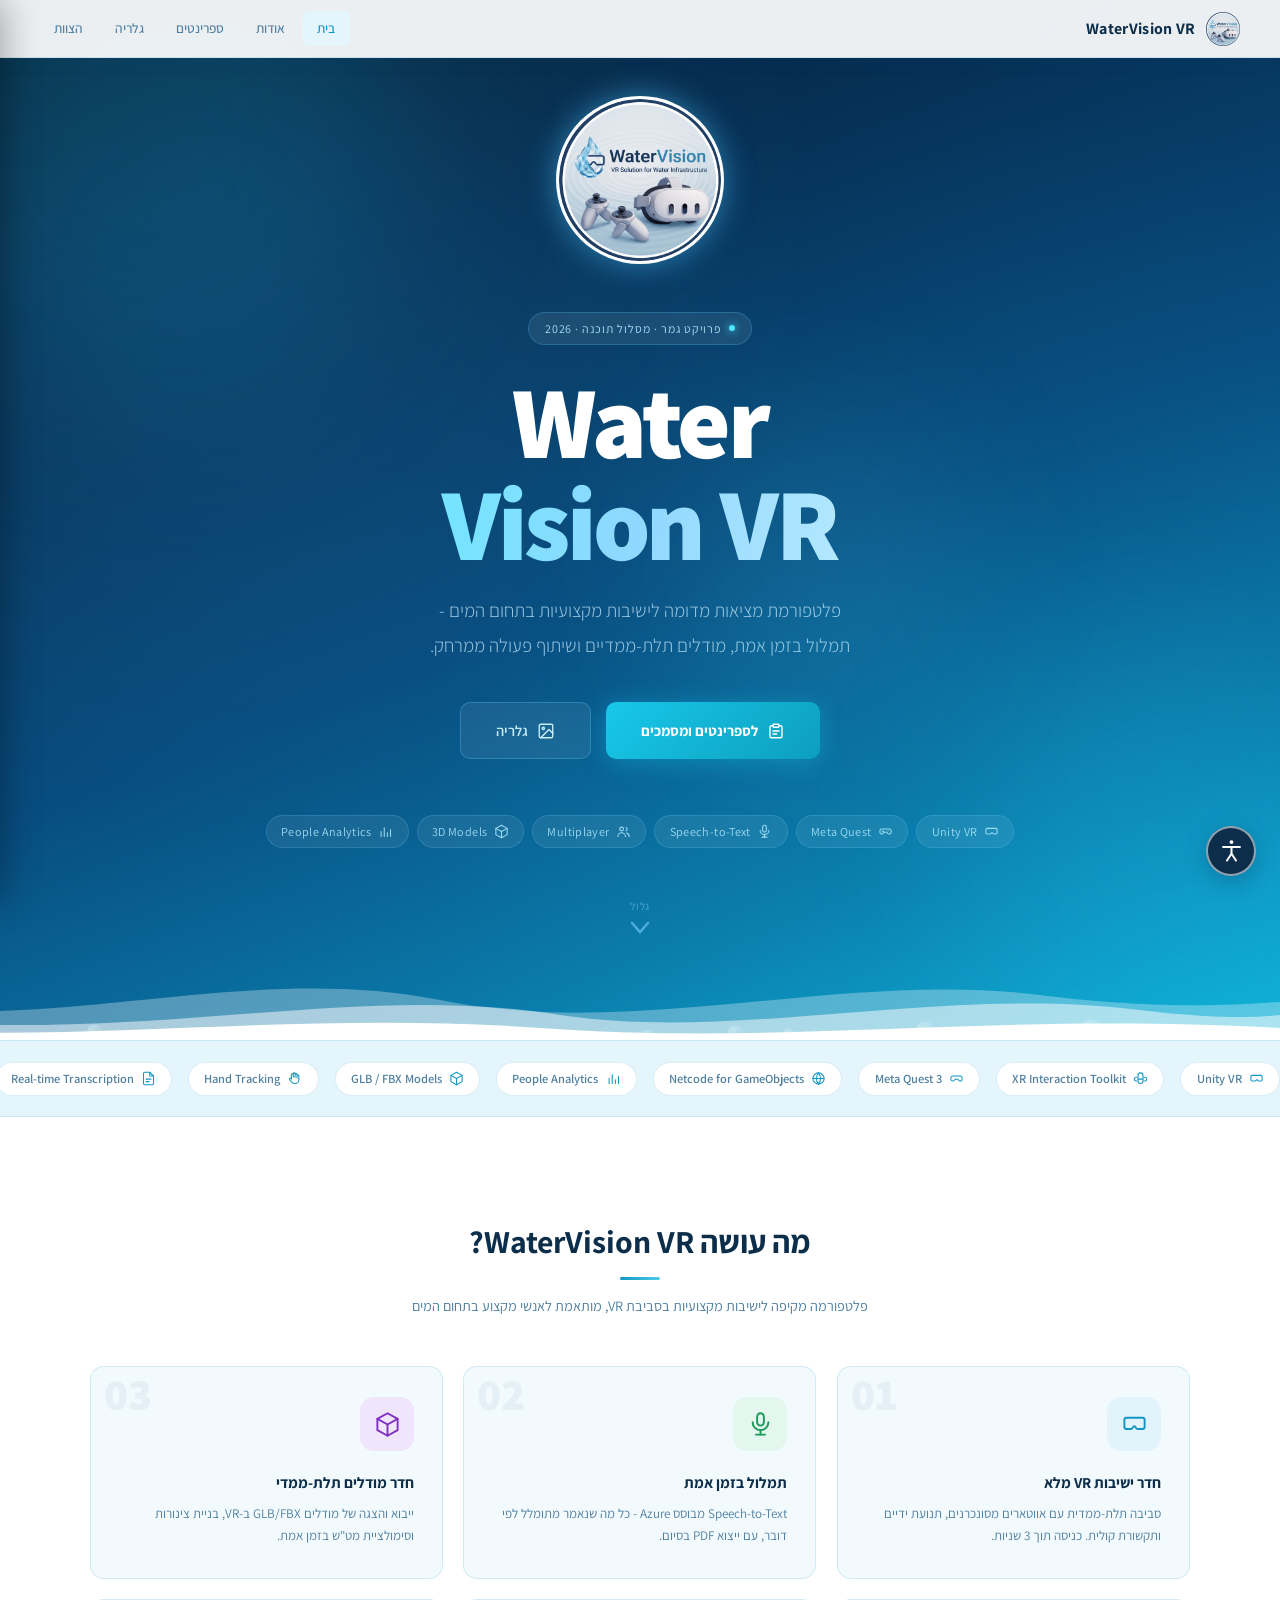
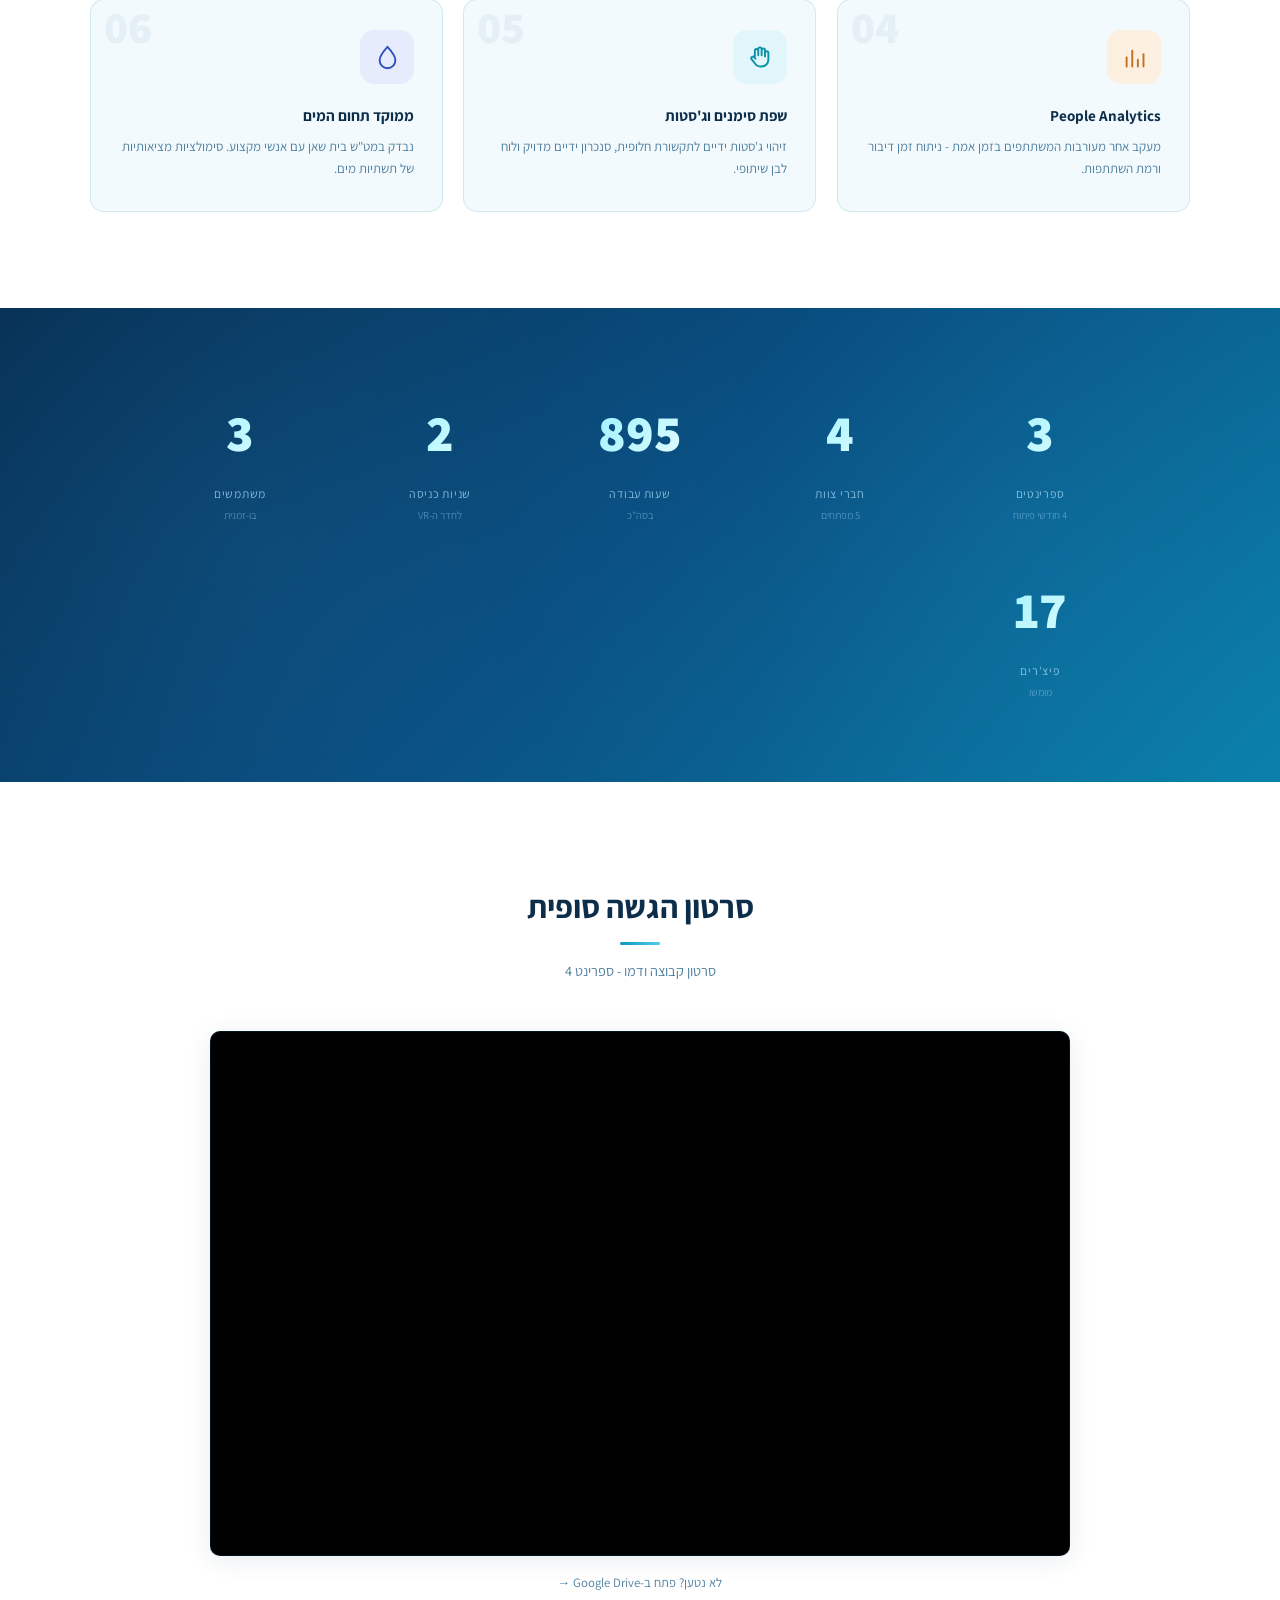
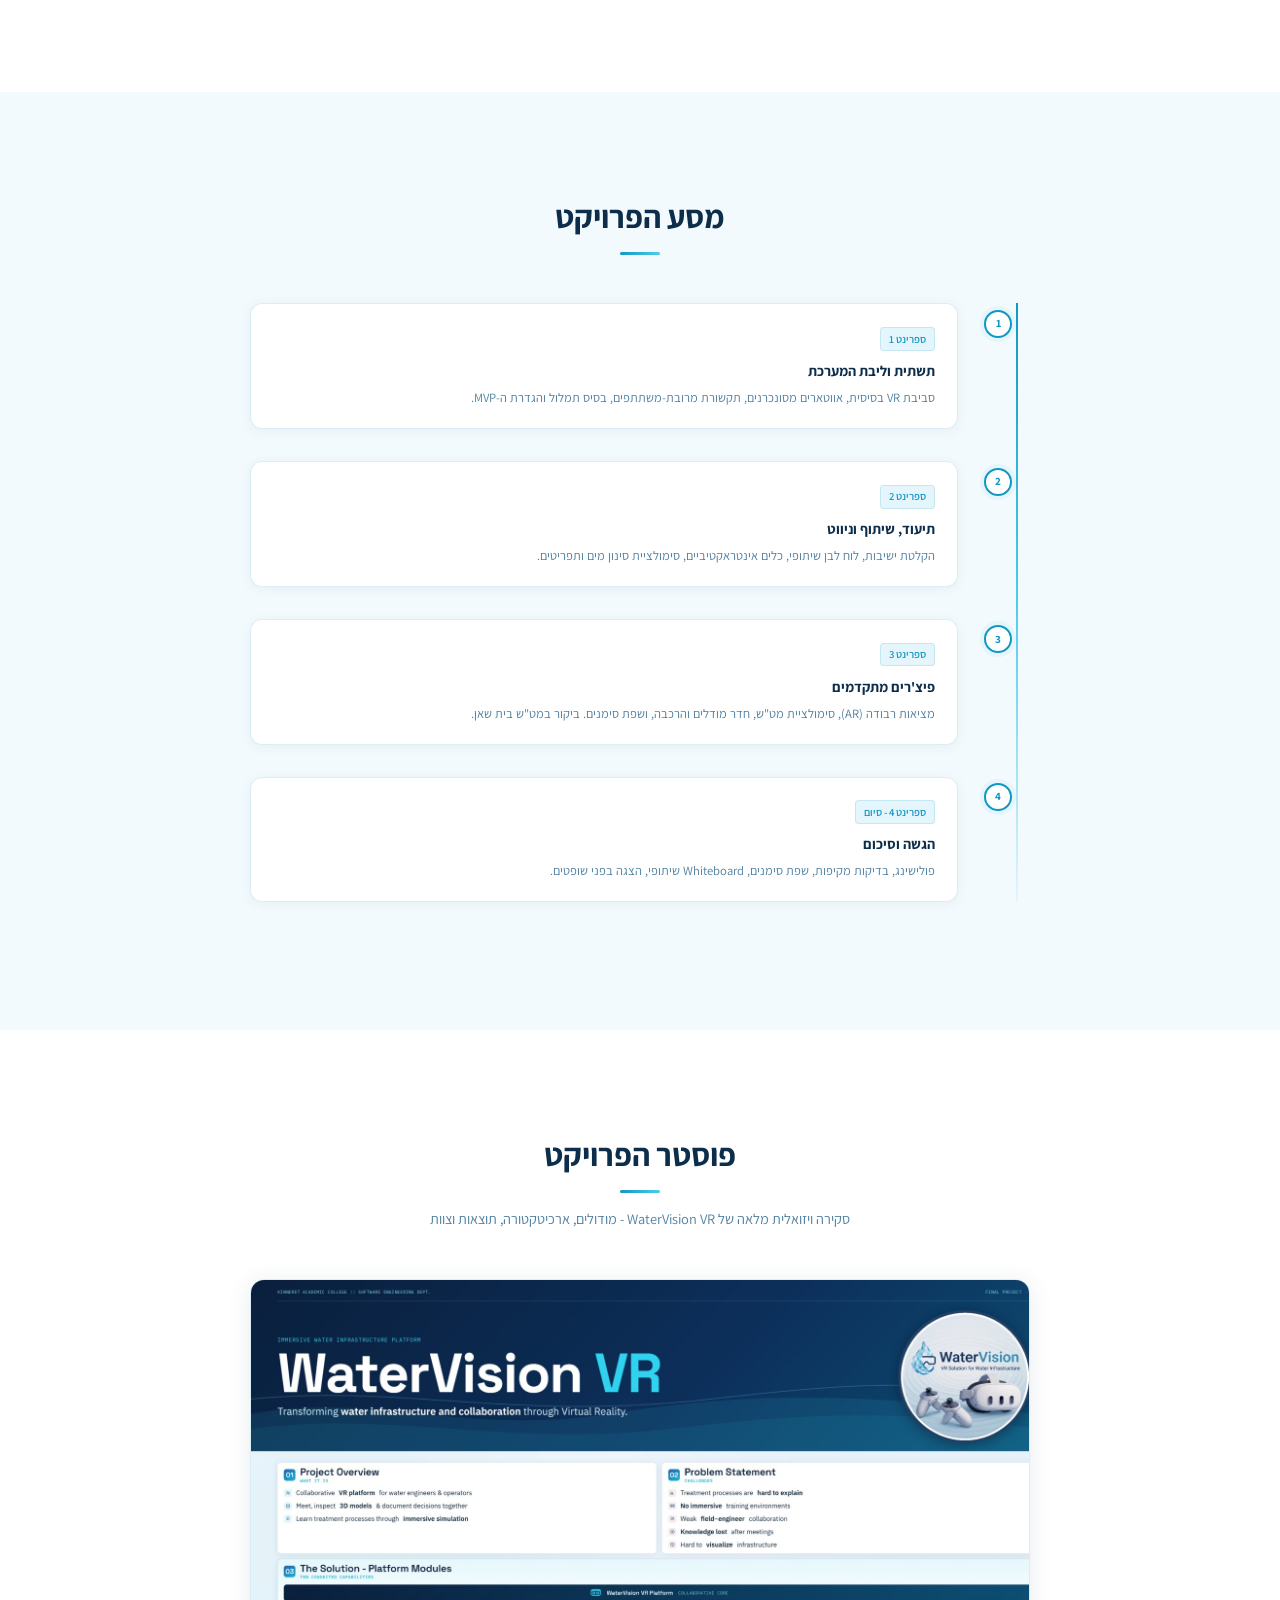
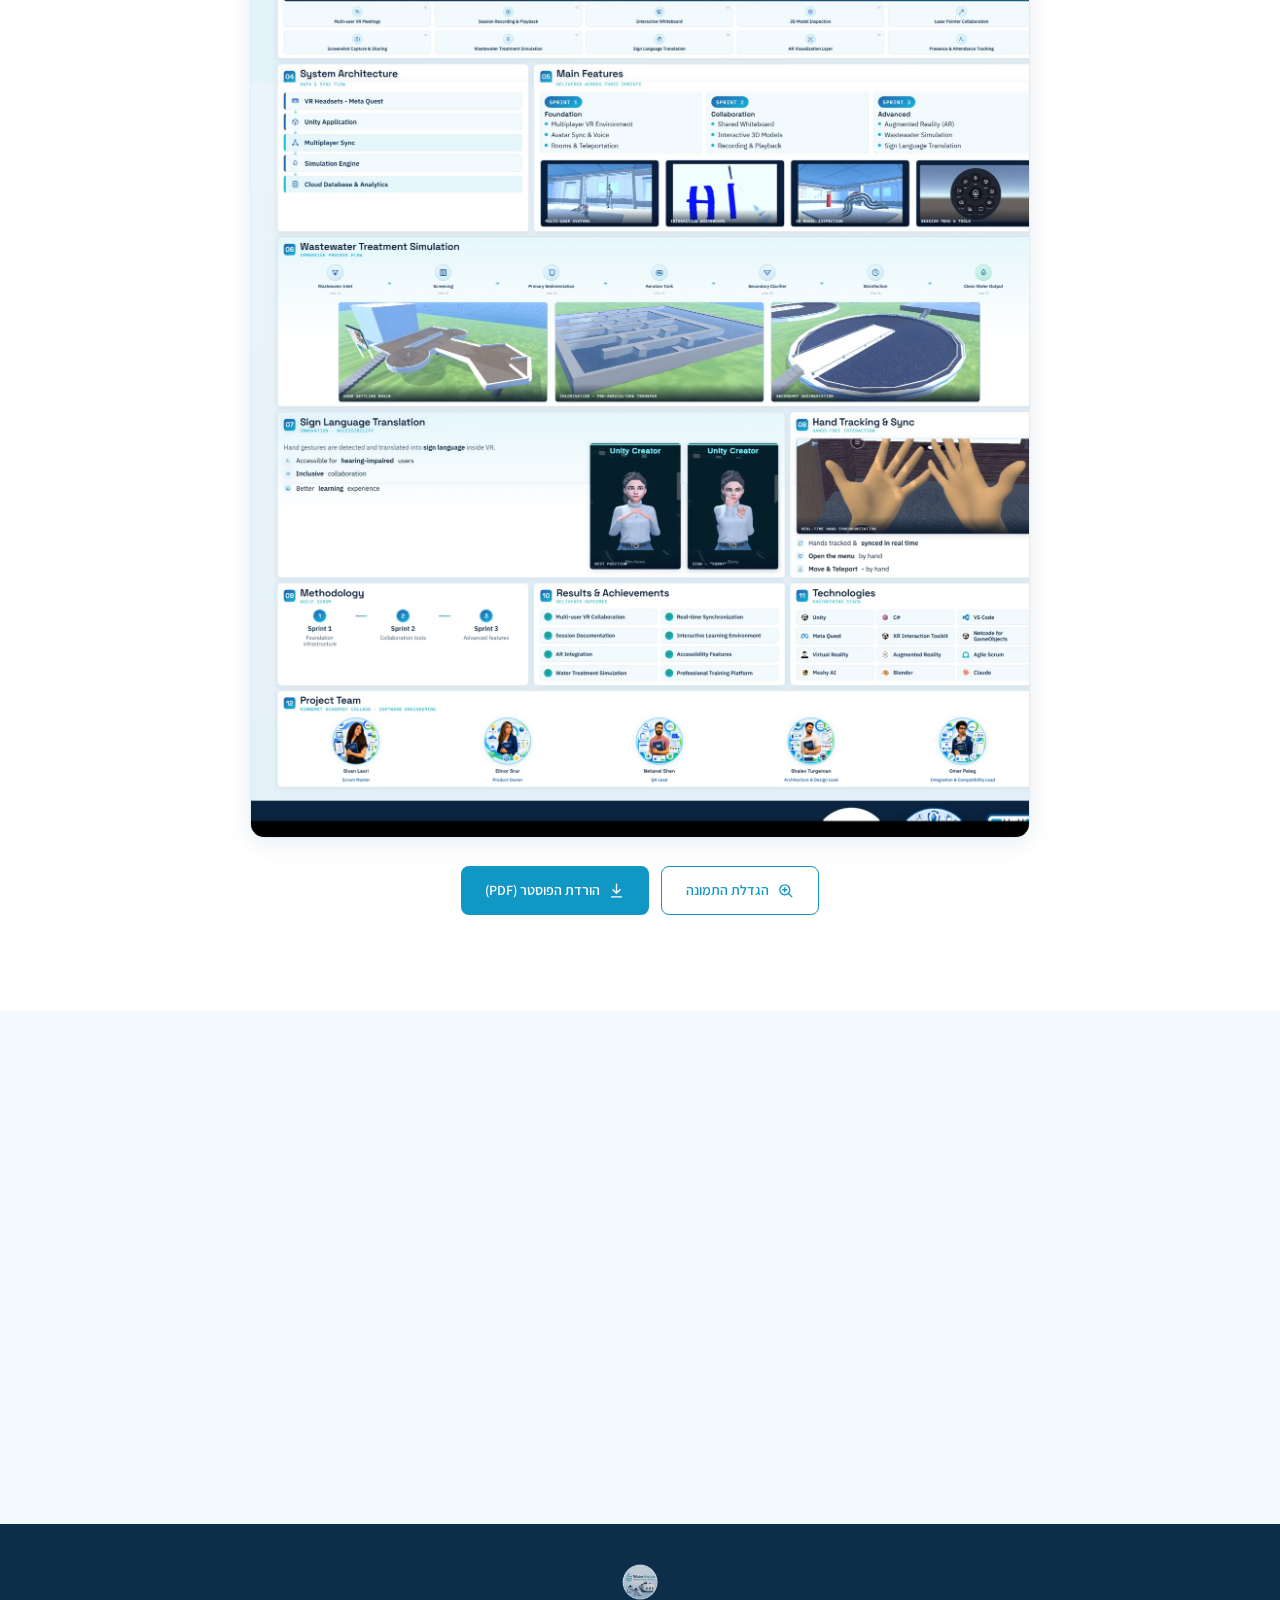
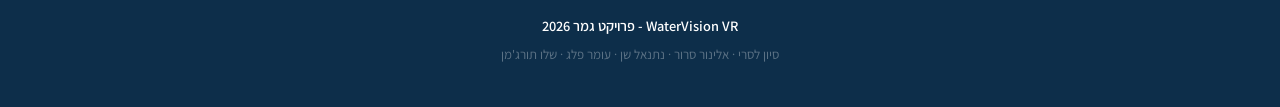
==== index.html @ 506b037d "WaterVision VR project showcase site Static site (HTML/CSS/JS) documenting the WaterVision VR gradua" ====
<!DOCTYPE html>
<html lang="he" dir="rtl">
<head>
  <meta charset="UTF-8" />
  <meta name="viewport" content="width=device-width, initial-scale=1.0" />
  <title>WaterVision VR - פרויקט גמר</title>
  <link rel="icon" href="assets/logo.png" />
  <link rel="preconnect" href="https://fonts.googleapis.com">
  <link rel="preconnect" href="https://fonts.gstatic.com" crossorigin>
  <link href="https://fonts.googleapis.com/css2?family=Assistant:wght@300;400;500;600;700;800&display=swap" rel="stylesheet">
  <link rel="stylesheet" href="css/style.css?v=9" />
  <script>/*a11y-init*/try{var a=JSON.parse(localStorage.getItem("wv_a11y")||"{}"),c=document.documentElement;["contrast","grayscale","links","readable","no-motion","big-cursor"].forEach(function(k){if(a[k])c.classList.add("a11y-"+k)});if(a.font&&a.font!=100)c.style.fontSize=a.font+"%";}catch(e){}</script>
  <script>try{if(sessionStorage.getItem('wv_splash'))document.documentElement.className+=' splash-seen';}catch(e){}</script>
  <style>
/* ═══════════════════════════════
   HOME PAGE EXCLUSIVE STYLES
═══════════════════════════════ */

/* ── HERO ─────────────────────── */
#hero {
  min-height: 100vh;
  background: linear-gradient(160deg, #031829 0%, #062e52 25%, #084d80 55%, #0a7dac 80%, #0fb3d8 100%);
  position: relative;
  overflow: hidden;
  display: flex;
  align-items: center;
  justify-content: center;
}

#hero::before {
  content: '';
  position: absolute; inset: 0;
  background:
    radial-gradient(circle at 15% 20%, rgba(80,200,255,0.12), transparent 45%),
    radial-gradient(circle at 85% 75%, rgba(30,180,220,0.10), transparent 50%);
  pointer-events: none;
}

.orb {
  position: absolute; border-radius: 50%;
  filter: blur(80px);
  animation: orb-pulse var(--d,8s) ease-in-out infinite alternate;
  pointer-events: none;
}
.orb-1 { width:500px;height:500px; background:rgba(14,150,200,0.18); top:-100px; left:-100px; --d:9s; }
.orb-2 { width:400px;height:400px; background:rgba(30,200,240,0.12); bottom:0; right:-80px; --d:12s; }
.orb-3 { width:300px;height:300px; background:rgba(80,220,255,0.1); top:40%; right:25%; --d:7s; }
@keyframes orb-pulse { from{transform:scale(0.9) translateY(0)} to{transform:scale(1.1) translateY(-30px)} }

.bubble {
  position: absolute; border-radius: 50%;
  background: radial-gradient(circle at 32% 28%, rgba(255,255,255,0.30), rgba(120,220,255,0.05) 70%);
  border: 1px solid rgba(130,225,255,0.35);
  box-shadow: 0 0 10px rgba(120,220,255,0.15);
  animation: bubble-rise var(--d,15s) ease-in infinite var(--delay,0s);
  pointer-events: none;
}
@keyframes bubble-rise {
  0%   { transform:translateY(0) scale(1); opacity:0; }
  10%  { opacity:0.7; }
  80%  { opacity:0.4; }
  100% { transform:translateY(-110vh) scale(0.4); opacity:0; }
}

.wave-container { position:absolute; bottom:0; left:0; right:0; pointer-events:none; }
.wave-container svg { display:block; }

.hero-content {
  position: relative; z-index: 2;
  text-align: center;
  padding: 6rem 2rem 12rem;
  max-width: 900px;
}

/* ── FLIP COIN LOGO ─────────────── */
.hero-coin {
  width: 168px; height: 168px;
  margin: 0 auto 3rem;
  perspective: 1000px;
  cursor: pointer;
  animation: coin-float 5s ease-in-out infinite;
}
@keyframes coin-float { 0%,100%{transform:translateY(0)} 50%{transform:translateY(-12px)} }
.coin-inner {
  position: relative; width: 100%; height: 100%;
  transform-style: preserve-3d;
  animation: coin-flip 7s ease-in-out infinite;
}
.hero-coin:hover .coin-inner { animation-play-state: paused; }
@keyframes coin-flip {
  0%, 38%   { transform: rotateY(0deg); }
  50%, 88%  { transform: rotateY(180deg); }
  100%      { transform: rotateY(360deg); }
}
.coin-face {
  position: absolute; inset: 0;
  border-radius: 50%;
  overflow: hidden;
  backface-visibility: hidden;
  -webkit-backface-visibility: hidden;
  border: 3px solid rgba(255,255,255,0.85);
  box-shadow: 0 0 30px rgba(80,200,255,0.5), inset 0 0 12px rgba(0,0,0,0.15);
  background: #eaf6fc;
}
.coin-face img { width: 100%; height: 100%; object-fit: cover; display: block; }
.coin-back { transform: rotateY(180deg); }

.hero-eyebrow {
  display: inline-flex; align-items: center; gap: 0.5rem;
  background: rgba(255,255,255,0.08); border: 1px solid rgba(80,200,255,0.25);
  border-radius: 20px; padding: 0.3rem 1rem;
  font-size: 0.75rem; color: rgba(180,240,255,0.9);
  letter-spacing: 0.08em; text-transform: uppercase;
  margin-bottom: 1.5rem; backdrop-filter: blur(6px);
}
.eyebrow-dot {
  width:6px; height:6px; border-radius:50%;
  background:#4ce8ff; box-shadow:0 0 8px #4ce8ff;
  animation: dot-blink 2s ease-in-out infinite;
}
@keyframes dot-blink { 0%,100%{opacity:1} 50%{opacity:0.3} }

.hero-title {
  font-size: clamp(3.5rem, 8vw, 6.5rem);
  font-weight: 900; line-height: 1.0;
  margin-bottom: 0.6rem; letter-spacing: -0.03em;
}
.hero-title .w1 { color: white; display: block; }
.hero-title .w2 {
  display: block;
  background: linear-gradient(100deg, #5cf0ff, #90d8ff, #d0f5ff);
  -webkit-background-clip: text; -webkit-text-fill-color: transparent; background-clip: text;
}

.hero-desc {
  font-size: clamp(1rem, 2.2vw, 1.18rem);
  color: rgba(200,235,255,0.75);
  max-width: 560px; margin: 1.2rem auto 2.5rem;
  line-height: 1.85; font-weight: 300;
}

.hero-cta { display:flex; gap:0.9rem; justify-content:center; flex-wrap:wrap; margin-bottom:3.5rem; }
.cta-primary {
  background: linear-gradient(135deg, #18c8e8, #0d9ec0);
  color: white; padding: 0.9rem 2.2rem; border-radius: 10px;
  font-size: 0.92rem; font-weight: 700;
  box-shadow: 0 4px 24px rgba(20,180,220,0.45);
  transition: transform 0.2s, box-shadow 0.2s;
  text-decoration: none; display: inline-flex; align-items: center; gap: 0.55rem;
}
.cta-primary:hover { transform:translateY(-3px); box-shadow:0 8px 32px rgba(20,180,220,0.6); color:white; }
.cta-ghost {
  background: rgba(255,255,255,0.07); color: rgba(210,245,255,0.95);
  border: 1.5px solid rgba(100,200,240,0.3); padding: 0.9rem 2.2rem;
  border-radius: 10px; font-size: 0.92rem; font-weight: 600;
  backdrop-filter: blur(8px); transition: all 0.2s;
  text-decoration: none; display: inline-flex; align-items: center; gap: 0.55rem;
}
.cta-ghost:hover { background:rgba(255,255,255,0.14); color:white; }
.cta-primary svg, .cta-ghost svg { width:18px; height:18px; }

.tech-row { display:flex; gap:0.5rem; justify-content:center; flex-wrap:wrap; }
.tech-badge {
  background:rgba(255,255,255,0.07); border:1px solid rgba(120,210,255,0.2);
  color:rgba(180,235,255,0.85); padding:0.32rem 0.9rem;
  border-radius:20px; font-size:0.76rem; backdrop-filter:blur(4px); letter-spacing:0.03em;
  display:inline-flex; align-items:center; gap:0.4rem;
}
.tech-badge svg { width:15px; height:15px; }

.scroll-arrow {
  position:absolute; bottom:105px; left:50%; transform:translateX(-50%); z-index:2;
  display:flex; flex-direction:column; align-items:center; gap:0.3rem;
  color:rgba(150,220,255,0.45); font-size:0.7rem; letter-spacing:0.06em;
}
.scroll-arrow svg { animation:arr-bounce 2.5s ease-in-out infinite; }
@keyframes arr-bounce { 0%,100%{transform:translateY(0)} 50%{transform:translateY(6px)} }

/* ── MARQUEE ─────────────────── */
.marquee-section { background:var(--pale); padding:1.3rem 0; overflow:hidden; border-top:1px solid var(--border); border-bottom:1px solid var(--border); }
.marquee-track { display:flex; width:max-content; animation:marquee-go 40s linear infinite; }
.marquee-track:hover { animation-play-state:paused; }
.marquee-group { display:flex; align-items:center; gap:1rem; padding-left:1rem; }
.marquee-item {
  display:flex; align-items:center; gap:0.45rem;
  font-size:0.78rem; font-weight:600; color:var(--muted);
  white-space:nowrap; padding:0.3rem 0.95rem;
  background:white; border:1px solid var(--border); border-radius:20px;
}
.marquee-item svg { width:15px; height:15px; color:var(--teal); flex-shrink:0; }
@keyframes marquee-go { from{transform:translateX(0)} to{transform:translateX(-50%)} }

/* ── FEATURES ────────────────── */
.features-bg { background:white; padding:6rem 2rem; }
.features-inner { max-width:1100px; margin:0 auto; }

.feature-grid {
  display:grid; grid-template-columns:repeat(3,1fr);
  gap:1.25rem; margin-top:3rem;
}
@media(max-width:900px){ .feature-grid{grid-template-columns:1fr 1fr;} }
@media(max-width:600px){ .feature-grid{grid-template-columns:1fr;} }

.feat-card {
  border-radius:14px; padding:1.9rem 1.75rem;
  border:1px solid var(--border); position:relative; overflow:hidden;
  background:var(--bg); transition:transform 0.3s, box-shadow 0.3s;
}
.feat-card:hover { transform:translateY(-6px); box-shadow:0 16px 40px rgba(10,80,130,0.13); }
.feat-num { font-size:2.8rem; font-weight:900; color:rgba(10,80,130,0.06); position:absolute; top:0.3rem; left:0.8rem; line-height:1; user-select:none; }
.feat-icon {
  width:54px; height:54px; border-radius:14px;
  display:flex; align-items:center; justify-content:center;
  margin-bottom:1.1rem; position:relative; z-index:1;
}
.feat-icon svg { width:27px; height:27px; }
.feat-card:nth-child(1) .feat-icon { background:#e3f3fb; color:#1197c4; }
.feat-card:nth-child(2) .feat-icon { background:#e3f7ee; color:#1a9a5a; }
.feat-card:nth-child(3) .feat-icon { background:#efe6fb; color:#8030c0; }
.feat-card:nth-child(4) .feat-icon { background:#fdf0e0; color:#c07020; }
.feat-card:nth-child(5) .feat-icon { background:#e0f6fa; color:#0c91a8; }
.feat-card:nth-child(6) .feat-icon { background:#e6ecfb; color:#3050c0; }
.feat-card h3 { font-size:0.95rem; font-weight:700; color:var(--navy); margin-bottom:0.45rem; }
.feat-card p { font-size:0.82rem; color:var(--muted); line-height:1.7; }

/* ── STATS ───────────────────── */
.stats-section {
  background:linear-gradient(135deg,#062e52 0%,#084d80 50%,#0980aa 100%);
  padding:5rem 2rem; position:relative; overflow:hidden;
}
.stats-section::before {
  content:''; position:absolute; inset:0;
  background-image:
    radial-gradient(circle at 20% 50%,rgba(80,200,255,0.08) 0,transparent 50%),
    radial-gradient(circle at 80% 50%,rgba(80,200,255,0.06) 0,transparent 50%);
}
.stats-inner { max-width:960px; margin:0 auto; position:relative; }
.stats-grid { display:grid; grid-template-columns:repeat(auto-fit,minmax(140px,1fr)); gap:2.5rem; text-align:center; }
.stat-box .num {
  font-size:3.2rem; font-weight:900;
  background:linear-gradient(135deg,#7ef0ff,white);
  -webkit-background-clip:text; -webkit-text-fill-color:transparent; background-clip:text;
  display:block;
}
.stat-box .lbl { font-size:0.75rem; color:rgba(180,230,255,0.7); margin-top:0.35rem; letter-spacing:0.06em; text-transform:uppercase; }
.stat-box .sub { font-size:0.67rem; color:rgba(140,200,240,0.5); margin-top:0.12rem; }

/* ── VIDEO ───────────────────── */
.video-section { padding:6rem 2rem; background:white; }
.video-inner { max-width:860px; margin:0 auto; }

/* ── TIMELINE ────────────────── */
.timeline-section { padding:6rem 2rem; background:var(--bg); }
.timeline-inner { max-width:780px; margin:0 auto; }
.timeline { position:relative; padding-right:2rem; }
.timeline::before {
  content:''; position:absolute; top:0; right:12px; bottom:0; width:2px;
  background:linear-gradient(to bottom,var(--teal),var(--cyan),var(--pale));
}
.timeline-item { position:relative; margin-bottom:2rem; padding-right:2.5rem; }
.timeline-dot {
  position:absolute; top:0.4rem; right:-14px;
  width:28px; height:28px; border-radius:50%;
  background:white; border:2px solid var(--teal);
  display:flex; align-items:center; justify-content:center;
  font-size:0.7rem; font-weight:700; color:var(--teal);
  box-shadow:0 0 0 4px var(--pale); z-index:1;
}
.timeline-card {
  background:white; border:1px solid var(--border); border-radius:12px;
  padding:1.2rem 1.4rem; box-shadow:0 2px 12px rgba(10,60,100,0.06);
  transition:transform 0.25s, box-shadow 0.25s;
}
.timeline-card:hover { transform:translateX(-4px); box-shadow:0 6px 24px rgba(10,80,130,0.1); }
.timeline-card h3 { font-size:0.9rem; font-weight:700; color:var(--navy); margin-bottom:0.3rem; }
.timeline-card p { font-size:0.79rem; color:var(--muted); line-height:1.65; }
.timeline-tag {
  display:inline-block; background:var(--pale); color:var(--teal);
  border:1px solid var(--border); border-radius:4px; padding:0.1rem 0.5rem;
  font-size:0.67rem; font-weight:600; margin-bottom:0.45rem;
}

/* ── POSTER ──────────────────── */
.poster-section { padding: 6rem 2rem; background: white; }
.poster-inner { max-width: 780px; margin: 0 auto; }
.poster-frame { position: relative; }
.poster-link {
  display: block; border-radius: 14px; overflow: hidden;
  border: 1px solid var(--border); box-shadow: var(--shadow);
  position: relative;
}
.poster-link img { width: 100%; display: block; transition: transform 0.4s; }
.poster-link:hover img { transform: scale(1.02); }
.poster-zoom-hint {
  position: absolute; top: 1rem; left: 1rem;
  background: rgba(6,40,71,0.82); color: white;
  display: inline-flex; align-items: center; gap: 0.4rem;
  padding: 0.4rem 0.85rem; border-radius: 8px;
  font-size: 0.78rem; font-weight: 600;
  backdrop-filter: blur(4px); opacity: 0; transition: opacity 0.25s;
}
.poster-link:hover .poster-zoom-hint { opacity: 1; }
.poster-zoom-hint svg { width: 15px; height: 15px; }
.poster-actions { display: flex; gap: 0.75rem; justify-content: center; margin-top: 1.75rem; flex-wrap: wrap; }
.poster-actions .btn svg { width: 17px; height: 17px; }

/* ── QUICK NAV ───────────────── */
.quicknav-section { padding:5rem 2rem; background:white; }
.quicknav-inner { max-width:1100px; margin:0 auto; }
.quicknav-grid { display:grid; grid-template-columns:repeat(auto-fit,minmax(240px,1fr)); gap:1.5rem; margin-top:2.5rem; }
.qn-card {
  border-radius:16px; overflow:hidden; border:1px solid var(--border);
  text-decoration:none; display:block; background:white;
  transition:transform 0.25s, box-shadow 0.25s;
}
.qn-card:hover { transform:translateY(-6px); box-shadow:0 16px 40px rgba(10,80,130,0.14); }
.qn-banner { height:100px; display:flex; align-items:center; justify-content:center; color:white; }
.qn-banner svg { width:42px; height:42px; opacity:0.95; }
.qn-b1 { background:linear-gradient(135deg,#062e52,#1197c4); }
.qn-b2 { background:linear-gradient(135deg,#1a4a20,#28b860); }
.qn-b3 { background:linear-gradient(135deg,#3a1a6e,#9030d0); }
.qn-body { padding:1.25rem 1.5rem 1.5rem; }
.qn-body h3 { font-size:0.93rem; font-weight:700; color:var(--navy); margin-bottom:0.3rem; }
.qn-body p { font-size:0.79rem; color:var(--muted); margin-bottom:0.7rem; }
.qn-link { font-size:0.79rem; font-weight:600; color:var(--teal); }
  </style>
</head>
<body>

<!-- SPLASH -->
<div id="splash">
  <div class="splash-inner">
    <img src="assets/logo.png" alt="WaterVision VR" class="splash-logo" />
    <div class="splash-title">WaterVision VR</div>
    <div class="splash-loader"><span></span></div>
  </div>
  <span class="splash-bubble" style="left:20%;width:12px;height:12px;--d:6s;--delay:0s"></span>
  <span class="splash-bubble" style="left:45%;width:8px;height:8px;--d:7s;--delay:1.5s"></span>
  <span class="splash-bubble" style="left:70%;width:14px;height:14px;--d:8s;--delay:0.8s"></span>
  <span class="splash-bubble" style="left:85%;width:9px;height:9px;--d:6.5s;--delay:2.2s"></span>
  <span class="splash-bubble" style="left:32%;width:10px;height:10px;--d:7.5s;--delay:3s"></span>
</div>

<!-- NAV -->
<nav>
  <div class="nav-logo">
    <img src="assets/logo.png" alt="WaterVision" />
    <span>WaterVision VR</span>
  </div>
  <div class="nav-links">
    <a href="index.html" class="active">בית</a>
    <a href="about.html">אודות</a>
    <a href="sprints.html">ספרינטים</a>
    <a href="gallery.html">גלריה</a>
    <a href="team.html">הצוות</a>
  </div>
</nav>

<!-- HERO -->
<section id="hero">
  <div class="orb orb-1"></div>
  <div class="orb orb-2"></div>
  <div class="orb orb-3"></div>

  <div class="bubble" style="width:12px;height:12px;bottom:0%;right:9%;--d:14s;--delay:0s"></div>
  <div class="bubble" style="width:8px;height:8px;bottom:0%;right:18%;--d:11s;--delay:2s"></div>
  <div class="bubble" style="width:18px;height:18px;bottom:0%;right:27%;--d:16s;--delay:1s"></div>
  <div class="bubble" style="width:6px;height:6px;bottom:0%;right:34%;--d:9s;--delay:3s"></div>
  <div class="bubble" style="width:14px;height:14px;bottom:0%;right:42%;--d:13s;--delay:0.5s"></div>
  <div class="bubble" style="width:10px;height:10px;bottom:0%;right:49%;--d:12s;--delay:4s"></div>
  <div class="bubble" style="width:7px;height:7px;bottom:0%;right:56%;--d:10s;--delay:5s"></div>
  <div class="bubble" style="width:16px;height:16px;bottom:0%;right:63%;--d:15s;--delay:1.5s"></div>
  <div class="bubble" style="width:9px;height:9px;bottom:0%;right:71%;--d:11.5s;--delay:2.6s"></div>
  <div class="bubble" style="width:13px;height:13px;bottom:0%;right:78%;--d:14.5s;--delay:0.9s"></div>
  <div class="bubble" style="width:6px;height:6px;bottom:0%;right:85%;--d:9.5s;--delay:3.7s"></div>
  <div class="bubble" style="width:15px;height:15px;bottom:0%;right:92%;--d:16.5s;--delay:1.9s"></div>
  <div class="bubble" style="width:8px;height:8px;bottom:0%;right:4%;--d:10.5s;--delay:4.5s"></div>
  <div class="bubble" style="width:11px;height:11px;bottom:0%;right:38%;--d:13.5s;--delay:6s"></div>
  <div class="bubble" style="width:7px;height:7px;bottom:0%;right:66%;--d:12.5s;--delay:5.5s"></div>
  <div class="bubble" style="width:20px;height:20px;bottom:0%;right:14%;--d:18s;--delay:2.2s"></div>

  <div class="hero-content">
    <div class="hero-coin" title="לחצו כדי לעצור את הסיבוב">
      <div class="coin-inner">
        <div class="coin-face coin-front"><img src="assets/logo.png" alt="WaterVision VR" /></div>
        <div class="coin-face coin-back"><img src="assets/teamlogo.png" alt="הצוות" /></div>
      </div>
    </div>

    <div class="hero-eyebrow">
      <span class="eyebrow-dot"></span>
      פרויקט גמר &middot; מסלול תוכנה &middot; 2026
    </div>

    <h1 class="hero-title">
      <span class="w1">Water</span>
      <span class="w2">Vision VR</span>
    </h1>

    <p class="hero-desc">
      פלטפורמת מציאות מדומה לישיבות מקצועיות בתחום המים -<br/>
      תמלול בזמן אמת, מודלים תלת-ממדיים ושיתוף פעולה ממרחק.
    </p>

    <div class="hero-cta">
      <a href="sprints.html" class="cta-primary">
        <svg viewBox="0 0 24 24" fill="none" stroke="currentColor" stroke-width="1.8" stroke-linecap="round" stroke-linejoin="round"><rect x="8" y="3" width="8" height="4" rx="1"/><path d="M8 5H6a2 2 0 0 0-2 2v12a2 2 0 0 0 2 2h12a2 2 0 0 0 2-2V7a2 2 0 0 0-2-2h-2"/><line x1="8" y1="12" x2="16" y2="12"/><line x1="8" y1="16" x2="13" y2="16"/></svg>
        לספרינטים ומסמכים
      </a>
      <a href="gallery.html" class="cta-ghost">
        <svg viewBox="0 0 24 24" fill="none" stroke="currentColor" stroke-width="1.8" stroke-linecap="round" stroke-linejoin="round"><rect x="3" y="3" width="18" height="18" rx="2"/><circle cx="8.5" cy="8.5" r="1.5"/><path d="m21 15-5-5L5 21"/></svg>
        גלריה
      </a>
    </div>

    <div class="tech-row">
      <span class="tech-badge">
        <svg viewBox="0 0 24 24" fill="none" stroke="currentColor" stroke-width="1.7" stroke-linecap="round" stroke-linejoin="round"><path d="M3 9a2 2 0 0 1 2-2h14a2 2 0 0 1 2 2v5a2 2 0 0 1-2 2h-3.6a1 1 0 0 1-.8-.4l-1-1.3a1 1 0 0 0-1.6 0l-1 1.3a1 1 0 0 1-.8.4H5a2 2 0 0 1-2-2z"/></svg>
        Unity VR
      </span>
      <span class="tech-badge">
        <svg viewBox="0 0 24 24" fill="none" stroke="currentColor" stroke-width="1.7" stroke-linecap="round" stroke-linejoin="round"><path d="M6 8h12a3 3 0 0 1 3 3v2a3 3 0 0 1-5.5 1.7l-.5-.7a1.5 1.5 0 0 0-1.2-.7h-3.6a1.5 1.5 0 0 0-1.2.7l-.5.7A3 3 0 0 1 3 13v-2a3 3 0 0 1 3-3z"/><line x1="8" y1="11" x2="8" y2="11.01"/><line x1="6.5" y1="12.5" x2="9.5" y2="12.5"/><line x1="16" y1="11" x2="16" y2="11.01"/></svg>
        Meta Quest
      </span>
      <span class="tech-badge">
        <svg viewBox="0 0 24 24" fill="none" stroke="currentColor" stroke-width="1.7" stroke-linecap="round" stroke-linejoin="round"><rect x="9" y="2" width="6" height="11" rx="3"/><path d="M5 10a7 7 0 0 0 14 0"/><line x1="12" y1="17" x2="12" y2="21"/><line x1="8" y1="21" x2="16" y2="21"/></svg>
        Speech-to-Text
      </span>
      <span class="tech-badge">
        <svg viewBox="0 0 24 24" fill="none" stroke="currentColor" stroke-width="1.7" stroke-linecap="round" stroke-linejoin="round"><circle cx="9" cy="8" r="3"/><path d="M3 20a6 6 0 0 1 12 0"/><path d="M16 5.5a3 3 0 0 1 0 5.5M21 20a6 6 0 0 0-4-5.6"/></svg>
        Multiplayer
      </span>
      <span class="tech-badge">
        <svg viewBox="0 0 24 24" fill="none" stroke="currentColor" stroke-width="1.7" stroke-linecap="round" stroke-linejoin="round"><path d="M12 2 3 7v10l9 5 9-5V7z"/><path d="M3 7l9 5 9-5"/><path d="M12 12v10"/></svg>
        3D Models
      </span>
      <span class="tech-badge">
        <svg viewBox="0 0 24 24" fill="none" stroke="currentColor" stroke-width="1.7" stroke-linecap="round" stroke-linejoin="round"><line x1="5" y1="20" x2="5" y2="12"/><line x1="10" y1="20" x2="10" y2="6"/><line x1="15" y1="20" x2="15" y2="14"/><line x1="20" y1="20" x2="20" y2="9"/></svg>
        People Analytics
      </span>
    </div>
  </div>

  <div class="scroll-arrow">
    גלול
    <svg width="20" height="14" viewBox="0 0 20 14" fill="none">
      <path d="M2 2L10 11L18 2" stroke="rgba(120,210,255,0.6)" stroke-width="2.5" stroke-linecap="round"/>
    </svg>
  </div>

  <div class="wave-container">
    <svg viewBox="0 0 1440 100" preserveAspectRatio="none" style="height:100px" xmlns="http://www.w3.org/2000/svg">
      <path d="M0,60 C200,100 400,20 600,60 C800,100 1000,30 1200,55 C1320,70 1390,65 1440,62 L1440,100 L0,100Z" fill="white" opacity="0.3"/>
      <path d="M0,75 C300,110 500,40 720,75 C900,102 1100,45 1300,70 C1380,80 1420,77 1440,75 L1440,100 L0,100Z" fill="white" opacity="0.5"/>
      <path d="M0,88 C250,105 450,70 700,88 C950,106 1150,72 1440,88 L1440,100 L0,100Z" fill="white"/>
    </svg>
  </div>
</section>

<!-- MARQUEE -->
<div class="marquee-section">
  <div class="marquee-track" id="marqueeTrack">
    <div class="marquee-group">
      <span class="marquee-item"><svg viewBox="0 0 24 24" fill="none" stroke="currentColor" stroke-width="1.7" stroke-linecap="round" stroke-linejoin="round"><path d="M3 9a2 2 0 0 1 2-2h14a2 2 0 0 1 2 2v5a2 2 0 0 1-2 2h-3.6a1 1 0 0 1-.8-.4l-1-1.3a1 1 0 0 0-1.6 0l-1 1.3a1 1 0 0 1-.8.4H5a2 2 0 0 1-2-2z"/></svg>Unity VR</span>
      <span class="marquee-item"><svg viewBox="0 0 24 24" fill="none" stroke="currentColor" stroke-width="1.7" stroke-linecap="round" stroke-linejoin="round"><path d="M18 10h1a3 3 0 0 1 0 6h-1M6 10H5a3 3 0 0 0 0 6h1M9 13h6M12 3a4 4 0 0 1 4 4v9a4 4 0 0 1-8 0V7a4 4 0 0 1 4-4z"/></svg>XR Interaction Toolkit</span>
      <span class="marquee-item"><svg viewBox="0 0 24 24" fill="none" stroke="currentColor" stroke-width="1.7" stroke-linecap="round" stroke-linejoin="round"><path d="M6 8h12a3 3 0 0 1 3 3v2a3 3 0 0 1-5.5 1.7l-.5-.7a1.5 1.5 0 0 0-1.2-.7h-3.6a1.5 1.5 0 0 0-1.2.7l-.5.7A3 3 0 0 1 3 13v-2a3 3 0 0 1 3-3z"/></svg>Meta Quest 3</span>
      <span class="marquee-item"><svg viewBox="0 0 24 24" fill="none" stroke="currentColor" stroke-width="1.7" stroke-linecap="round" stroke-linejoin="round"><circle cx="12" cy="12" r="9"/><path d="M3 12h18M12 3a14 14 0 0 1 0 18M12 3a14 14 0 0 0 0 18"/></svg>Netcode for GameObjects</span>
      <span class="marquee-item"><svg viewBox="0 0 24 24" fill="none" stroke="currentColor" stroke-width="1.7" stroke-linecap="round" stroke-linejoin="round"><line x1="5" y1="20" x2="5" y2="12"/><line x1="10" y1="20" x2="10" y2="6"/><line x1="15" y1="20" x2="15" y2="14"/><line x1="20" y1="20" x2="20" y2="9"/></svg>People Analytics</span>
      <span class="marquee-item"><svg viewBox="0 0 24 24" fill="none" stroke="currentColor" stroke-width="1.7" stroke-linecap="round" stroke-linejoin="round"><path d="M12 2 3 7v10l9 5 9-5V7z"/><path d="M3 7l9 5 9-5"/><path d="M12 12v10"/></svg>GLB / FBX Models</span>
      <span class="marquee-item"><svg viewBox="0 0 24 24" fill="none" stroke="currentColor" stroke-width="1.7" stroke-linecap="round" stroke-linejoin="round"><path d="M7 11V6a1.5 1.5 0 0 1 3 0v4M10 9.5V4.5a1.5 1.5 0 0 1 3 0V10M13 10V5.5a1.5 1.5 0 0 1 3 0V11M16 11V8a1.5 1.5 0 0 1 3 0v6a6 6 0 0 1-6 6h-1a6 6 0 0 1-5.3-3.2L4 13.5a1.5 1.5 0 0 1 2.6-1.5L7.5 13"/></svg>Hand Tracking</span>
      <span class="marquee-item"><svg viewBox="0 0 24 24" fill="none" stroke="currentColor" stroke-width="1.7" stroke-linecap="round" stroke-linejoin="round"><path d="M14 2H6a2 2 0 0 0-2 2v16a2 2 0 0 0 2 2h12a2 2 0 0 0 2-2V8z"/><path d="M14 2v6h6"/><line x1="8" y1="13" x2="16" y2="13"/><line x1="8" y1="17" x2="13" y2="17"/></svg>Real-time Transcription</span>
      <span class="marquee-item"><svg viewBox="0 0 24 24" fill="none" stroke="currentColor" stroke-width="1.7" stroke-linecap="round" stroke-linejoin="round"><path d="M10 13a5 5 0 0 0 7 0l2-2a5 5 0 0 0-7-7l-1 1"/><path d="M14 11a5 5 0 0 0-7 0l-2 2a5 5 0 0 0 7 7l1-1"/></svg>Augmented Reality (AR)</span>
      <span class="marquee-item"><svg viewBox="0 0 24 24" fill="none" stroke="currentColor" stroke-width="1.7" stroke-linecap="round" stroke-linejoin="round"><path d="M12 2.5C12 2.5 5 10 5 14.5a7 7 0 0 0 14 0C19 10 12 2.5 12 2.5z"/></svg>Water Infrastructure</span>
    </div>
    <div class="marquee-group" aria-hidden="true">
      <span class="marquee-item"><svg viewBox="0 0 24 24" fill="none" stroke="currentColor" stroke-width="1.7" stroke-linecap="round" stroke-linejoin="round"><path d="M3 9a2 2 0 0 1 2-2h14a2 2 0 0 1 2 2v5a2 2 0 0 1-2 2h-3.6a1 1 0 0 1-.8-.4l-1-1.3a1 1 0 0 0-1.6 0l-1 1.3a1 1 0 0 1-.8.4H5a2 2 0 0 1-2-2z"/></svg>Unity VR</span>
      <span class="marquee-item"><svg viewBox="0 0 24 24" fill="none" stroke="currentColor" stroke-width="1.7" stroke-linecap="round" stroke-linejoin="round"><path d="M18 10h1a3 3 0 0 1 0 6h-1M6 10H5a3 3 0 0 0 0 6h1M9 13h6M12 3a4 4 0 0 1 4 4v9a4 4 0 0 1-8 0V7a4 4 0 0 1 4-4z"/></svg>XR Interaction Toolkit</span>
      <span class="marquee-item"><svg viewBox="0 0 24 24" fill="none" stroke="currentColor" stroke-width="1.7" stroke-linecap="round" stroke-linejoin="round"><path d="M6 8h12a3 3 0 0 1 3 3v2a3 3 0 0 1-5.5 1.7l-.5-.7a1.5 1.5 0 0 0-1.2-.7h-3.6a1.5 1.5 0 0 0-1.2.7l-.5.7A3 3 0 0 1 3 13v-2a3 3 0 0 1 3-3z"/></svg>Meta Quest 3</span>
      <span class="marquee-item"><svg viewBox="0 0 24 24" fill="none" stroke="currentColor" stroke-width="1.7" stroke-linecap="round" stroke-linejoin="round"><circle cx="12" cy="12" r="9"/><path d="M3 12h18M12 3a14 14 0 0 1 0 18M12 3a14 14 0 0 0 0 18"/></svg>Netcode for GameObjects</span>
      <span class="marquee-item"><svg viewBox="0 0 24 24" fill="none" stroke="currentColor" stroke-width="1.7" stroke-linecap="round" stroke-linejoin="round"><line x1="5" y1="20" x2="5" y2="12"/><line x1="10" y1="20" x2="10" y2="6"/><line x1="15" y1="20" x2="15" y2="14"/><line x1="20" y1="20" x2="20" y2="9"/></svg>People Analytics</span>
      <span class="marquee-item"><svg viewBox="0 0 24 24" fill="none" stroke="currentColor" stroke-width="1.7" stroke-linecap="round" stroke-linejoin="round"><path d="M12 2 3 7v10l9 5 9-5V7z"/><path d="M3 7l9 5 9-5"/><path d="M12 12v10"/></svg>GLB / FBX Models</span>
      <span class="marquee-item"><svg viewBox="0 0 24 24" fill="none" stroke="currentColor" stroke-width="1.7" stroke-linecap="round" stroke-linejoin="round"><path d="M7 11V6a1.5 1.5 0 0 1 3 0v4M10 9.5V4.5a1.5 1.5 0 0 1 3 0V10M13 10V5.5a1.5 1.5 0 0 1 3 0V11M16 11V8a1.5 1.5 0 0 1 3 0v6a6 6 0 0 1-6 6h-1a6 6 0 0 1-5.3-3.2L4 13.5a1.5 1.5 0 0 1 2.6-1.5L7.5 13"/></svg>Hand Tracking</span>
      <span class="marquee-item"><svg viewBox="0 0 24 24" fill="none" stroke="currentColor" stroke-width="1.7" stroke-linecap="round" stroke-linejoin="round"><path d="M14 2H6a2 2 0 0 0-2 2v16a2 2 0 0 0 2 2h12a2 2 0 0 0 2-2V8z"/><path d="M14 2v6h6"/><line x1="8" y1="13" x2="16" y2="13"/><line x1="8" y1="17" x2="13" y2="17"/></svg>Real-time Transcription</span>
      <span class="marquee-item"><svg viewBox="0 0 24 24" fill="none" stroke="currentColor" stroke-width="1.7" stroke-linecap="round" stroke-linejoin="round"><path d="M10 13a5 5 0 0 0 7 0l2-2a5 5 0 0 0-7-7l-1 1"/><path d="M14 11a5 5 0 0 0-7 0l-2 2a5 5 0 0 0 7 7l1-1"/></svg>Augmented Reality (AR)</span>
      <span class="marquee-item"><svg viewBox="0 0 24 24" fill="none" stroke="currentColor" stroke-width="1.7" stroke-linecap="round" stroke-linejoin="round"><path d="M12 2.5C12 2.5 5 10 5 14.5a7 7 0 0 0 14 0C19 10 12 2.5 12 2.5z"/></svg>Water Infrastructure</span>
    </div>
  </div>
</div>

<!-- FEATURES -->
<div class="features-bg">
  <div class="features-inner">
    <div class="sec-title fade-in">
      <h2>מה עושה WaterVision VR?</h2>
      <div class="line"></div>
      <p>פלטפורמה מקיפה לישיבות מקצועיות בסביבת VR, מותאמת לאנשי מקצוע בתחום המים</p>
    </div>
    <div class="feature-grid">
      <div class="feat-card fade-in">
        <span class="feat-num">01</span>
        <div class="feat-icon"><svg viewBox="0 0 24 24" fill="none" stroke="currentColor" stroke-width="1.7" stroke-linecap="round" stroke-linejoin="round"><path d="M3 8a2 2 0 0 1 2-2h14a2 2 0 0 1 2 2v6a2 2 0 0 1-2 2h-4.4a1 1 0 0 1-.8-.4l-1.2-1.6a1 1 0 0 0-1.6 0l-1.2 1.6a1 1 0 0 1-.8.4H5a2 2 0 0 1-2-2z"/></svg></div>
        <h3>חדר ישיבות VR מלא</h3>
        <p>סביבה תלת-ממדית עם אווטארים מסונכרנים, תנועת ידיים ותקשורת קולית. כניסה תוך 3 שניות.</p>
      </div>
      <div class="feat-card fade-in">
        <span class="feat-num">02</span>
        <div class="feat-icon"><svg viewBox="0 0 24 24" fill="none" stroke="currentColor" stroke-width="1.7" stroke-linecap="round" stroke-linejoin="round"><rect x="9" y="2" width="6" height="11" rx="3"/><path d="M5 10a7 7 0 0 0 14 0"/><line x1="12" y1="17" x2="12" y2="21"/><line x1="8" y1="21" x2="16" y2="21"/></svg></div>
        <h3>תמלול בזמן אמת</h3>
        <p>Speech-to-Text מבוסס Azure - כל מה שנאמר מתומלל לפי דובר, עם ייצוא PDF בסיום.</p>
      </div>
      <div class="feat-card fade-in">
        <span class="feat-num">03</span>
        <div class="feat-icon"><svg viewBox="0 0 24 24" fill="none" stroke="currentColor" stroke-width="1.7" stroke-linecap="round" stroke-linejoin="round"><path d="M12 2 3 7v10l9 5 9-5V7z"/><path d="M3 7l9 5 9-5"/><path d="M12 12v10"/></svg></div>
        <h3>חדר מודלים תלת-ממדי</h3>
        <p>ייבוא והצגה של מודלים GLB/FBX ב-VR, בניית צינורות וסימולציית מט"ש בזמן אמת.</p>
      </div>
      <div class="feat-card fade-in">
        <span class="feat-num">04</span>
        <div class="feat-icon"><svg viewBox="0 0 24 24" fill="none" stroke="currentColor" stroke-width="1.7" stroke-linecap="round" stroke-linejoin="round"><line x1="5" y1="20" x2="5" y2="12"/><line x1="10" y1="20" x2="10" y2="6"/><line x1="15" y1="20" x2="15" y2="14"/><line x1="20" y1="20" x2="20" y2="9"/></svg></div>
        <h3>People Analytics</h3>
        <p>מעקב אחר מעורבות המשתתפים בזמן אמת - ניתוח זמן דיבור ורמת השתתפות.</p>
      </div>
      <div class="feat-card fade-in">
        <span class="feat-num">05</span>
        <div class="feat-icon"><svg viewBox="0 0 24 24" fill="none" stroke="currentColor" stroke-width="1.7" stroke-linecap="round" stroke-linejoin="round"><path d="M7 11V6a1.5 1.5 0 0 1 3 0v4M10 9.5V4.5a1.5 1.5 0 0 1 3 0V10M13 10V5.5a1.5 1.5 0 0 1 3 0V11M16 11V8a1.5 1.5 0 0 1 3 0v6a6 6 0 0 1-6 6h-1a6 6 0 0 1-5.3-3.2L4 13.5a1.5 1.5 0 0 1 2.6-1.5L7.5 13"/></svg></div>
        <h3>שפת סימנים וג'סטות</h3>
        <p>זיהוי ג'סטות ידיים לתקשורת חלופית, סנכרון ידיים מדויק ולוח לבן שיתופי.</p>
      </div>
      <div class="feat-card fade-in">
        <span class="feat-num">06</span>
        <div class="feat-icon"><svg viewBox="0 0 24 24" fill="none" stroke="currentColor" stroke-width="1.7" stroke-linecap="round" stroke-linejoin="round"><path d="M12 2.5C12 2.5 5 10 5 14.5a7 7 0 0 0 14 0C19 10 12 2.5 12 2.5z"/></svg></div>
        <h3>ממוקד תחום המים</h3>
        <p>נבדק במט"ש בית שאן עם אנשי מקצוע. סימולציות מציאותיות של תשתיות מים.</p>
      </div>
    </div>
  </div>
</div>

<!-- STATS -->
<div class="stats-section">
  <div class="stats-inner">
    <div class="stats-grid fade-in">
      <div class="stat-box"><span class="num" data-target="4">0</span><div class="lbl">ספרינטים</div><div class="sub">4 חודשי פיתוח</div></div>
      <div class="stat-box"><span class="num" data-target="5">0</span><div class="lbl">חברי צוות</div><div class="sub">5 מפתחים</div></div>
      <div class="stat-box"><span class="num" data-target="1120">0</span><div class="lbl">שעות עבודה</div><div class="sub">בסה"כ</div></div>
      <div class="stat-box"><span class="num" data-target="3">0</span><div class="lbl">שניות כניסה</div><div class="sub">לחדר ה-VR</div></div>
      <div class="stat-box"><span class="num" data-target="4">0</span><div class="lbl">משתמשים</div><div class="sub">בו-זמנית</div></div>
      <div class="stat-box"><span class="num" data-target="21">0</span><div class="lbl">פיצ'רים</div><div class="sub">מומשו</div></div>
    </div>
  </div>
</div>

<!-- VIDEO -->
<div class="video-section fade-in">
  <div class="video-inner">
    <div class="sec-title">
      <h2>סרטון הגשה סופית</h2>
      <div class="line"></div>
      <p>סרטון קבוצה ודמו - ספרינט 4</p>
    </div>
    <div class="video-embed">
      <iframe src="https://drive.google.com/file/d/1_EYbdvHYdRXkJc6etKTqnHNrgDusS1hC/preview" allowfullscreen allow="autoplay"></iframe>
    </div>
    <div style="text-align:center;margin-top:0.75rem;">
      <a href="https://drive.google.com/file/d/1_EYbdvHYdRXkJc6etKTqnHNrgDusS1hC/view" target="_blank" style="font-size:0.8rem;color:var(--muted);">לא נטען? פתח ב-Google Drive &rarr;</a>
    </div>
  </div>
</div>

<!-- TIMELINE -->
<div class="timeline-section">
  <div class="timeline-inner">
    <div class="sec-title fade-in">
      <h2>מסע הפרויקט</h2>
      <div class="line"></div>
    </div>
    <div class="timeline fade-in">
      <div class="timeline-item">
        <div class="timeline-dot">1</div>
        <div class="timeline-card">
          <span class="timeline-tag">ספרינט 1</span>
          <h3>תשתית וליבת המערכת</h3>
          <p>סביבת VR בסיסית, אווטארים מסונכרנים, תקשורת מרובת-משתתפים, בסיס תמלול והגדרת ה-MVP.</p>
        </div>
      </div>
      <div class="timeline-item">
        <div class="timeline-dot">2</div>
        <div class="timeline-card">
          <span class="timeline-tag">ספרינט 2</span>
          <h3>תיעוד, שיתוף וניווט</h3>
          <p>הקלטת ישיבות, לוח לבן שיתופי, כלים אינטראקטיביים, סימולציית סינון מים ותפריטים.</p>
        </div>
      </div>
      <div class="timeline-item">
        <div class="timeline-dot">3</div>
        <div class="timeline-card">
          <span class="timeline-tag">ספרינט 3</span>
          <h3>פיצ'רים מתקדמים</h3>
          <p>מציאות רבודה (AR), סימולציית מט"ש, חדר מודלים והרכבה, ושפת סימנים. ביקור במט"ש בית שאן.</p>
        </div>
      </div>
      <div class="timeline-item">
        <div class="timeline-dot">4</div>
        <div class="timeline-card">
          <span class="timeline-tag">ספרינט 4 - סיום</span>
          <h3>הגשה וסיכום</h3>
          <p>פולישינג, בדיקות מקיפות, שפת סימנים, Whiteboard שיתופי, הצגה בפני שופטים.</p>
        </div>
      </div>
    </div>
  </div>
</div>

<!-- POSTER -->
<div class="poster-section">
  <div class="poster-inner">
    <div class="sec-title fade-in">
      <h2>פוסטר הפרויקט</h2>
      <div class="line"></div>
      <p>סקירה ויזואלית מלאה של WaterVision VR - מודולים, ארכיטקטורה, תוצאות וצוות</p>
    </div>
    <div class="poster-frame fade-in">
      <a href="assets/poster.jpg" target="_blank" rel="noopener" class="poster-link">
        <span class="poster-zoom-hint">
          <svg viewBox="0 0 24 24" fill="none" stroke="currentColor" stroke-width="1.9" stroke-linecap="round" stroke-linejoin="round"><circle cx="11" cy="11" r="7"/><line x1="21" y1="21" x2="16.5" y2="16.5"/><line x1="11" y1="8" x2="11" y2="14"/><line x1="8" y1="11" x2="14" y2="11"/></svg>
          לחצו להגדלה
        </span>
        <img src="assets/poster.jpg" alt="פוסטר WaterVision VR" loading="lazy" />
      </a>
      <div class="poster-actions">
        <a href="assets/poster.jpg" target="_blank" rel="noopener" class="btn btn-outline">
          <svg viewBox="0 0 24 24" fill="none" stroke="currentColor" stroke-width="1.9" stroke-linecap="round" stroke-linejoin="round"><circle cx="11" cy="11" r="7"/><line x1="21" y1="21" x2="16.5" y2="16.5"/><line x1="11" y1="8" x2="11" y2="14"/><line x1="8" y1="11" x2="14" y2="11"/></svg>
          הגדלת התמונה
        </a>
        <a href="assets/WaterVision-VR-Poster.pdf" target="_blank" rel="noopener" class="btn btn-primary">
          <svg viewBox="0 0 24 24" fill="none" stroke="currentColor" stroke-width="1.9" stroke-linecap="round" stroke-linejoin="round"><path d="M12 3v12"/><path d="m7 11 5 5 5-5"/><path d="M5 21h14"/></svg>
          הורדת הפוסטר (PDF)
        </a>
      </div>
    </div>
  </div>
</div>

<!-- QUICK NAV -->
<div class="quicknav-section fade-in">
  <div class="quicknav-inner">
    <div class="sec-title">
      <h2>גלה עוד</h2>
      <div class="line"></div>
    </div>
    <div class="quicknav-grid">
      <a href="sprints.html" class="qn-card">
        <div class="qn-banner qn-b1"><svg viewBox="0 0 24 24" fill="none" stroke="currentColor" stroke-width="1.6" stroke-linecap="round" stroke-linejoin="round"><rect x="8" y="3" width="8" height="4" rx="1"/><path d="M8 5H6a2 2 0 0 0-2 2v12a2 2 0 0 0 2 2h12a2 2 0 0 0 2-2V7a2 2 0 0 0-2-2h-2"/><line x1="8" y1="12" x2="16" y2="12"/><line x1="8" y1="16" x2="13" y2="16"/></svg></div>
        <div class="qn-body">
          <h3>ספרינטים ומסמכים</h3>
          <p>סרטונים, מסמכים ותיעוד מארבעת הספרינטים.</p>
          <span class="qn-link">לספרינטים &larr;</span>
        </div>
      </a>
      <a href="gallery.html" class="qn-card">
        <div class="qn-banner qn-b2"><svg viewBox="0 0 24 24" fill="none" stroke="currentColor" stroke-width="1.6" stroke-linecap="round" stroke-linejoin="round"><rect x="3" y="3" width="18" height="18" rx="2"/><circle cx="8.5" cy="8.5" r="1.5"/><path d="m21 15-5-5L5 21"/></svg></div>
        <div class="qn-body">
          <h3>גלריה</h3>
          <p>21 צילומי מסך מה-VR ותמונות מאירועי הפרויקט.</p>
          <span class="qn-link">לגלריה &larr;</span>
        </div>
      </a>
      <a href="team.html" class="qn-card">
        <div class="qn-banner qn-b3"><svg viewBox="0 0 24 24" fill="none" stroke="currentColor" stroke-width="1.6" stroke-linecap="round" stroke-linejoin="round"><circle cx="9" cy="8" r="3"/><path d="M3 20a6 6 0 0 1 12 0"/><path d="M16 5.5a3 3 0 0 1 0 5.5M21 20a6 6 0 0 0-4-5.6"/></svg></div>
        <div class="qn-body">
          <h3>הצוות</h3>
          <p>הכירו את חמשת חברי הצוות שמאחורי המוצר.</p>
          <span class="qn-link">לצוות &larr;</span>
        </div>
      </a>
    </div>
  </div>
</div>

<!-- FOOTER -->
<footer>
  <img src="assets/logo.png" alt="WaterVision" />
  <div class="footer-name">WaterVision VR - פרויקט גמר 2026</div>
  <div class="footer-team">סיון לסרי &middot; אלינור סרור &middot; נתנאל שן &middot; עומר פלג &middot; שלו תורג'מן</div>
</footer>

<script>
const fadeObs = new IntersectionObserver(entries => {
  entries.forEach(e => { if(e.isIntersecting){ e.target.classList.add('visible'); fadeObs.unobserve(e.target); } });
}, { threshold: 0.08 });
document.querySelectorAll('.fade-in').forEach(el => fadeObs.observe(el));

function animateCounter(el, target, duration) {
  const start = performance.now();
  const run = now => {
    const p = Math.min((now - start) / duration, 1);
    const eased = 1 - Math.pow(1 - p, 3);
    el.textContent = Math.round(eased * target);
    if (p < 1) requestAnimationFrame(run);
    else el.textContent = target;
  };
  requestAnimationFrame(run);
}
const counterObs = new IntersectionObserver(entries => {
  entries.forEach(e => {
    if (!e.isIntersecting) return;
    e.target.querySelectorAll('[data-target]').forEach(el => {
      animateCounter(el, parseInt(el.dataset.target), 1800);
    });
    counterObs.unobserve(e.target);
  });
}, { threshold: 0.3 });
const sg = document.querySelector('.stats-grid');
if (sg) counterObs.observe(sg);
</script>
<script src="js/nav.js" defer></script>
<script src="js/effects.js" defer></script>
<script src="js/a11y.js" defer></script>
</body>
</html>
---- css/style.css ----
/* ═══════════════════════════════════
   SHARED STYLES — WaterVision VR
═══════════════════════════════════ */
*, *::before, *::after { box-sizing: border-box; margin: 0; padding: 0; }

:root {
  --navy:    #0d2e4a;
  --dark:    #0e4068;
  --teal:    #1197c4;
  --bright:  #18b8e0;
  --cyan:    #4ecde8;
  --light:   #a0ddf0;
  --pale:    #e4f5fc;
  --bg:      #f3fafd;
  --white:   #ffffff;
  --text:    #1a3d58;
  --muted:   #5080a0;
  --border:  rgba(20,140,190,0.15);
  --shadow:  0 4px 24px rgba(10,60,100,0.1);
}

html { scroll-behavior: smooth; }

body {
  font-family: 'Assistant', 'Segoe UI', 'Helvetica Neue', Arial, sans-serif;
  background: var(--bg);
  color: var(--text);
  line-height: 1.75;
  overflow-x: hidden;
}

a { color: var(--teal); text-decoration: none; transition: color 0.2s; }
a:hover { color: var(--navy); }

img { max-width: 100%; }

/* ── NAV ─────────────────────────── */
nav {
  position: fixed;
  top: 0; right: 0; left: 0;
  z-index: 1000;
  background: rgba(255,255,255,0.92);
  backdrop-filter: blur(14px);
  border-bottom: 1px solid var(--border);
  padding: 0.7rem 2.5rem;
  display: flex;
  align-items: center;
  justify-content: space-between;
  box-shadow: 0 2px 20px rgba(10,80,130,0.08);
}

.nav-logo { display: flex; align-items: center; gap: 0.65rem; }
.nav-logo img { height: 34px; }
.nav-logo span { font-size: 1rem; font-weight: 700; color: var(--navy); letter-spacing: 0.02em; }

.nav-links { display: flex; gap: 0.2rem; }
.nav-links a {
  color: var(--muted);
  font-size: 0.85rem;
  font-weight: 500;
  padding: 0.35rem 0.9rem;
  border-radius: 6px;
  transition: background 0.2s, color 0.2s;
}
.nav-links a:hover,
.nav-links a.active {
  background: var(--pale);
  color: var(--teal);
}

/* ── HAMBURGER + LEFT DRAWER ─────── */
.nav-toggle {
  display: none;
  flex-direction: column; justify-content: center; gap: 5px;
  width: 44px; height: 40px; border-radius: 9px;
  background: transparent; border: 1px solid var(--border);
  cursor: pointer; padding: 0 10px;
  transition: background 0.2s, border-color 0.2s;
}
.nav-toggle:hover { background: var(--pale); border-color: var(--teal); }
.nav-toggle span { display: block; height: 2px; width: 100%; background: var(--navy); border-radius: 2px; transition: transform 0.3s, opacity 0.3s; }
.nav-toggle.open span:nth-child(1) { transform: translateY(7px) rotate(45deg); }
.nav-toggle.open span:nth-child(2) { opacity: 0; }
.nav-toggle.open span:nth-child(3) { transform: translateY(-7px) rotate(-45deg); }

.drawer-overlay {
  position: fixed; inset: 0;
  background: rgba(5,20,38,0.5); backdrop-filter: blur(2px);
  z-index: 1999; opacity: 0; visibility: hidden;
  transition: opacity 0.3s, visibility 0.3s;
}
.drawer-overlay.open { opacity: 1; visibility: visible; }

.drawer {
  position: fixed; top: 0; bottom: 0; left: 0;
  width: 285px; max-width: 82vw;
  background: linear-gradient(165deg, #062e52 0%, #0a5f92 55%, #0d7cae 100%);
  color: white; z-index: 2000;
  transform: translateX(-100%);
  transition: transform 0.35s cubic-bezier(.4,0,.2,1);
  box-shadow: 4px 0 34px rgba(0,0,0,0.3);
  padding: 1.4rem 1.15rem;
  display: flex; flex-direction: column;
  overflow-y: auto;
}
.drawer.open { transform: translateX(0); }
.drawer-close {
  position: absolute; top: 0.9rem; right: 0.9rem;
  width: 34px; height: 34px; border-radius: 8px;
  background: rgba(255,255,255,0.12); border: none; color: white;
  cursor: pointer; font-size: 1rem;
  display: flex; align-items: center; justify-content: center;
  transition: background 0.2s;
}
.drawer-close:hover { background: rgba(255,255,255,0.22); }
.drawer-head {
  display: flex; align-items: center; gap: 0.6rem;
  margin-bottom: 1.4rem; padding-bottom: 1.1rem;
  border-bottom: 1px solid rgba(255,255,255,0.16);
}
.drawer-head img { height: 40px; }
.drawer-head span { font-weight: 700; font-size: 1rem; letter-spacing: 0.02em; }
.drawer a {
  display: flex; align-items: center; gap: 0.75rem;
  color: rgba(255,255,255,0.86); padding: 0.82rem 0.85rem;
  border-radius: 10px; font-size: 0.98rem; font-weight: 500;
  margin-bottom: 0.2rem; transition: background 0.2s, color 0.2s;
}
.drawer a:hover { background: rgba(255,255,255,0.1); color: white; }
.drawer a.active { background: rgba(255,255,255,0.17); color: white; font-weight: 700; }
.drawer a svg { width: 19px; height: 19px; opacity: 0.92; flex-shrink: 0; }
.drawer-foot { margin-top: auto; padding-top: 1.2rem; font-size: 0.72rem; color: rgba(255,255,255,0.55); border-top: 1px solid rgba(255,255,255,0.12); }

/* ── PAGE HEADER ─────────────────── */
.page-header {
  padding: 7rem 2rem 5.4rem;
  background:
    radial-gradient(circle at 15% 20%, rgba(80,200,255,0.22), transparent 45%),
    radial-gradient(circle at 85% 30%, rgba(30,180,220,0.18), transparent 50%),
    linear-gradient(135deg, #062e52 0%, #0a5f92 50%, #14a3cf 100%);
  text-align: center;
  color: white;
  position: relative;
  overflow: hidden;
}
/* bottom wave */
.page-header::after {
  content: '';
  position: absolute;
  bottom: 0; left: 0; right: 0;
  height: 60px;
  background: var(--bg);
  clip-path: ellipse(60% 100% at 50% 100%);
  z-index: 2;
}
.page-header h1 { font-size: clamp(1.8rem, 4vw, 2.6rem); font-weight: 700; margin-bottom: 0.5rem; position: relative; z-index: 3; }
.page-header p { font-size: 1rem; opacity: 0.85; position: relative; z-index: 3; }

/* rising bubbles in header */
.ph-bubble {
  position: absolute;
  bottom: -24px;
  border-radius: 50%;
  background: radial-gradient(circle at 32% 28%, rgba(255,255,255,0.55), rgba(255,255,255,0.06) 70%);
  border: 1px solid rgba(255,255,255,0.28);
  animation: ph-rise var(--d, 8s) ease-in infinite var(--delay, 0s);
  pointer-events: none;
  z-index: 1;
}
@keyframes ph-rise {
  0%   { transform: translateY(0) scale(0.7); opacity: 0; }
  15%  { opacity: 0.75; }
  85%  { opacity: 0.5; }
  100% { transform: translateY(-260px) scale(1.15); opacity: 0; }
}

/* ── SECTION ─────────────────────── */
.sec { padding: 4rem 2rem; max-width: 1100px; margin: 0 auto; }

.sec-title { text-align: center; margin-bottom: 3rem; }
.sec-title h2 { font-size: clamp(1.4rem, 3vw, 2rem); font-weight: 700; color: var(--navy); margin-bottom: 0.5rem; }
.sec-title .line { width: 40px; height: 3px; background: linear-gradient(90deg, var(--teal), var(--cyan)); border-radius: 2px; margin: 0 auto 0.8rem; }
.sec-title p { color: var(--muted); font-size: 0.9rem; max-width: 500px; margin: 0 auto; }

/* ── CARDS ───────────────────────── */
.card {
  background: var(--white);
  border: 1px solid var(--border);
  border-radius: 12px;
  padding: 1.75rem;
  box-shadow: var(--shadow);
  transition: transform 0.25s, box-shadow 0.25s;
}
.card:hover { transform: translateY(-4px); box-shadow: 0 8px 32px rgba(10,80,130,0.14); }

/* ── FOOTER ──────────────────────── */
footer {
  background: var(--navy);
  color: rgba(255,255,255,0.6);
  text-align: center;
  padding: 2.5rem 2rem;
  font-size: 0.82rem;
}
footer img { height: 36px; opacity: 0.85; margin-bottom: 0.8rem; display: block; margin-left: auto; margin-right: auto; }
footer .footer-name { color: white; font-size: 0.9rem; font-weight: 600; margin-bottom: 0.35rem; }
footer .footer-team { opacity: 0.55; }

/* ── BUTTONS ─────────────────────── */
.btn {
  display: inline-flex;
  align-items: center;
  gap: 0.5rem;
  padding: 0.7rem 1.5rem;
  border-radius: 8px;
  font-size: 0.88rem;
  font-weight: 600;
  cursor: pointer;
  transition: all 0.2s;
  border: none;
  font-family: inherit;
}
.btn-primary { background: var(--teal); color: white; }
.btn-primary:hover { background: var(--dark); color: white; }
.btn-outline { background: transparent; border: 1.5px solid var(--teal); color: var(--teal); }
.btn-outline:hover { background: var(--pale); }

/* ── FADE IN ─────────────────────── */
.fade-in { opacity: 0; transform: translateY(20px); transition: opacity 0.55s ease, transform 0.55s ease; }
.fade-in.visible { opacity: 1; transform: translateY(0); }

/* ── DOC LIST ────────────────────── */
.doc-list { list-style: none; display: flex; flex-direction: column; gap: 0.4rem; }
.doc-list li a {
  display: flex; align-items: center; gap: 0.6rem;
  padding: 0.55rem 0.75rem;
  border-radius: 7px;
  color: var(--text);
  font-size: 0.84rem;
  border: 1px solid transparent;
  transition: background 0.18s, border-color 0.18s, color 0.18s;
}
.doc-list li a:hover { background: var(--pale); border-color: var(--border); color: var(--teal); }
.doc-icon { font-size: 0.9rem; flex-shrink: 0; }

/* ── VIDEO ───────────────────────── */
.video-embed {
  position: relative;
  /* 16:9 video area (56.25%) + ~40px for Google Drive's fixed control bar,
     so the player isn't squeezed into pillarbox black bars and the controls
     aren't clipped at the bottom. */
  padding-bottom: calc(56.25% + 40px);
  border-radius: 10px;
  overflow: hidden;
  border: 1px solid var(--border);
  box-shadow: var(--shadow);
  background: #000;
}
.video-embed iframe { position: absolute; top:0; left:0; width:100%; height:100%; border:none; }

/* ── GALLERY ─────────────────────── */
.gallery-grid {
  display: grid;
  grid-template-columns: repeat(auto-fill, minmax(260px, 1fr));
  gap: 1.25rem;
}
.gallery-item {
  border-radius: 10px; overflow: hidden;
  border: 1px solid var(--border);
  cursor: pointer; position: relative;
  background: var(--pale);
  box-shadow: 0 2px 12px rgba(10,60,100,0.07);
}
.gallery-item img { width: 100%; aspect-ratio: 16/10; object-fit: cover; display: block; transition: transform 0.35s, opacity 0.25s; }
.gallery-item:hover img { transform: scale(1.05); opacity: 0.85; }
.gallery-caption {
  position: absolute; bottom: 0; left: 0; right: 0;
  padding: 0.65rem 0.9rem;
  background: linear-gradient(transparent, rgba(10,40,70,0.88));
  font-size: 0.76rem; color: #c8eaf8;
  opacity: 0; transform: translateY(4px);
  transition: opacity 0.25s, transform 0.25s;
  line-height: 1.4;
}
.gallery-item:hover .gallery-caption { opacity: 1; transform: translateY(0); }

/* ── LIGHTBOX ────────────────────── */
.lightbox { display:none; position:fixed; inset:0; z-index:9999; background:rgba(5,20,38,0.96); align-items:center; justify-content:center; padding:1.5rem; }
.lightbox.open { display:flex; }
.lightbox img { max-width:88vw; max-height:80vh; border-radius:10px; object-fit:contain; box-shadow:0 8px 40px rgba(0,0,0,0.5); }
.lightbox-close { position:absolute; top:1.25rem; left:1.25rem; background:rgba(255,255,255,0.1); border:1px solid rgba(255,255,255,0.2); color:white; font-size:1rem; width:36px; height:36px; border-radius:6px; cursor:pointer; display:flex; align-items:center; justify-content:center; transition:background 0.2s; }
.lightbox-close:hover { background:rgba(255,255,255,0.2); }
.lightbox-nav { position:absolute; top:50%; transform:translateY(-50%); background:rgba(255,255,255,0.08); border:1px solid rgba(255,255,255,0.15); color:white; font-size:1.5rem; width:44px; height:44px; border-radius:8px; cursor:pointer; display:flex; align-items:center; justify-content:center; transition:background 0.2s; }
.lightbox-nav:hover { background:rgba(20,150,200,0.4); }
.lightbox-prev { right:1.25rem; }
.lightbox-next { left:1.25rem; }
.lightbox-caption { position:absolute; bottom:2rem; left:50%; transform:translateX(-50%); background:rgba(5,20,40,0.85); border:1px solid rgba(255,255,255,0.12); color:#b8e4f8; padding:0.5rem 1.25rem; border-radius:6px; font-size:0.83rem; white-space:nowrap; }

/* ── TABS ────────────────────────── */
.tabs { display:flex; justify-content:center; gap:0.5rem; margin-bottom:2rem; }
.tab-btn { padding:0.45rem 1.25rem; border-radius:6px; border:1.5px solid var(--border); background:transparent; color:var(--muted); cursor:pointer; font-size:0.83rem; font-family:inherit; font-weight:500; transition:all 0.2s; }
.tab-btn.active, .tab-btn:hover { background:var(--teal); border-color:var(--teal); color:white; }
.tab-content { display:none; }
.tab-content.active { display:block; }

/* ── SPRINT BADGES ───────────────── */
.sprint-num { width:44px; height:44px; border-radius:8px; display:flex; align-items:center; justify-content:center; font-size:1.1rem; font-weight:700; flex-shrink:0; }
.s1 .sprint-num { background:#e6f4fc; border:1.5px solid #90cce8; color:#1197c4; }
.s2 .sprint-num { background:#e6f7ee; border:1.5px solid #80d4a8; color:#1a9a5a; }
.s3 .sprint-num { background:#fdf3e3; border:1.5px solid #e8c070; color:#c07020; }
.s4 .sprint-num { background:#f3eafc; border:1.5px solid #c090e0; color:#8030c0; }

.coming-badge { display:inline-flex; align-items:center; background:#f3eafc; border:1px solid #c090e0; color:#7030b0; padding:0.15rem 0.55rem; border-radius:4px; font-size:0.68rem; font-weight:500; margin-right:0.4rem; vertical-align:middle; }
.final-badge { display:inline-flex; align-items:center; background:#fdf3e3; border:1px solid #e8c070; color:#b06010; padding:0.2rem 0.65rem; border-radius:4px; font-size:0.72rem; font-weight:600; vertical-align:middle; }

@media (max-width:768px) {
  nav { padding:0.6rem 1rem; }
  .sec { padding:3rem 1rem; }
  /* switch to hamburger + left drawer */
  .nav-links { display: none; }
  .nav-toggle { display: flex; }
}

@media (max-width:600px) {
  .nav-logo img { height: 30px; }
  .nav-logo span { font-size: 0.94rem; }
}

/* ═══════════════════════════════
   INTERACTIVE EFFECTS
═══════════════════════════════ */

/* ── Scroll progress bar (fills from the right, RTL) ── */
.scroll-progress {
  position: fixed; top: 0; right: 0;
  height: 3px; width: 0;
  background: linear-gradient(90deg, var(--cyan), var(--bright), var(--teal));
  box-shadow: 0 0 8px rgba(24,184,224,0.55);
  z-index: 1001;
}

/* ── Back-to-top water droplet ── */
.to-top {
  position: fixed; bottom: 1.5rem; left: 1.5rem;
  width: 46px; height: 46px; border: none; cursor: pointer;
  background: linear-gradient(140deg, var(--bright), var(--teal));
  color: white; border-radius: 50%;
  display: flex; align-items: center; justify-content: center;
  opacity: 0; visibility: hidden; transform: translateY(16px) scale(0.85);
  transition: opacity 0.3s, transform 0.3s, visibility 0.3s, box-shadow 0.2s;
  z-index: 900; box-shadow: 0 6px 20px rgba(10,80,130,0.32);
}
.to-top svg { width: 21px; height: 21px; }
.to-top.show { opacity: 1; visibility: visible; transform: translateY(0) scale(1); }
.to-top:hover { transform: translateY(-4px) scale(1.06); box-shadow: 0 10px 26px rgba(10,80,130,0.45); }

/* ── Click water ripple ── */
.water-ripple {
  position: fixed; z-index: 9998; pointer-events: none;
  width: 14px; height: 14px; margin: -7px 0 0 -7px;
  border: 2px solid rgba(24,184,224,0.6); border-radius: 50%;
  transform: scale(0); opacity: 0.85;
  animation: ripple-out 0.7s ease-out forwards;
}
@keyframes ripple-out { to { transform: scale(6); opacity: 0; } }

/* ── Cursor trailing bubbles ── */
.cursor-bubble {
  position: fixed; z-index: 899; pointer-events: none; border-radius: 50%;
  background: radial-gradient(circle at 32% 28%, rgba(255,255,255,0.65), rgba(120,220,255,0.12) 70%);
  border: 1px solid rgba(130,225,255,0.45);
  animation: cbubble 1.3s ease-out forwards;
}
@keyframes cbubble {
  0%   { transform: translateY(0) scale(0.5); opacity: 0.75; }
  100% { transform: translateY(-42px) scale(1); opacity: 0; }
}

/* ── 3D tilt cards ── */
.tiltable { will-change: transform; }

/* ── Splash screen (home only) ── */
#splash {
  position: fixed; inset: 0; z-index: 9000;
  background: linear-gradient(160deg, #031829 0%, #062e52 42%, #0a5f92 100%);
  display: flex; align-items: center; justify-content: center;
  transition: opacity 0.6s ease, visibility 0.6s;
  overflow: hidden;
}
#splash.hide { opacity: 0; visibility: hidden; }
html.splash-seen #splash { display: none; }
.splash-inner { text-align: center; position: relative; z-index: 2; }
.splash-logo {
  width: 112px; height: 112px; border-radius: 50%;
  border: 3px solid rgba(255,255,255,0.85);
  box-shadow: 0 0 44px rgba(80,200,255,0.5);
  animation: splash-pop 0.85s cubic-bezier(.2,.8,.2,1);
}
@keyframes splash-pop {
  0%   { transform: scale(0.4) rotateY(180deg); opacity: 0; }
  100% { transform: scale(1) rotateY(0); opacity: 1; }
}
.splash-title { color: white; font-size: 1.65rem; font-weight: 800; margin-top: 1.1rem; letter-spacing: 0.02em; }
.splash-loader { width: 150px; height: 4px; background: rgba(255,255,255,0.15); border-radius: 4px; margin: 1.35rem auto 0; overflow: hidden; }
.splash-loader span { display: block; height: 100%; width: 0; background: linear-gradient(90deg, var(--cyan), var(--bright)); border-radius: 4px; animation: splash-fill 1.35s ease forwards; }
@keyframes splash-fill { to { width: 100%; } }
/* splash rising bubbles */
.splash-bubble {
  position: absolute; bottom: -20px; border-radius: 50%;
  background: radial-gradient(circle at 32% 28%, rgba(255,255,255,0.4), rgba(120,220,255,0.06) 70%);
  border: 1px solid rgba(130,225,255,0.3);
  animation: splash-rise var(--d,6s) ease-in infinite var(--delay,0s);
}
@keyframes splash-rise {
  0%   { transform: translateY(0) scale(0.7); opacity: 0; }
  15%  { opacity: 0.6; }
  100% { transform: translateY(-105vh) scale(1.1); opacity: 0; }
}

@media (hover: none) {
  .cursor-bubble { display: none; }
}
@media (prefers-reduced-motion: reduce) {
  .water-ripple, .cursor-bubble, .splash-bubble { display: none; }
}

/* ═══════════════════════════════
   ACCESSIBILITY
═══════════════════════════════ */

/* skip to content */
.skip-link {
  position: fixed; top: -60px; right: 1rem; z-index: 10000;
  background: var(--navy); color: white; padding: 0.6rem 1.3rem;
  border-radius: 0 0 8px 8px; font-weight: 700; font-size: 0.9rem;
  transition: top 0.2s;
}
.skip-link:focus { top: 0; color: white; }

/* keyboard focus visibility */
a:focus-visible, button:focus-visible, .tab-btn:focus-visible,
[tabindex]:focus-visible, input:focus-visible, .gallery-item:focus-visible, .shot:focus-visible {
  outline: 3px solid var(--bright); outline-offset: 2px; border-radius: 4px;
}

/* accessibility toggle button */
.a11y-btn {
  position: fixed; bottom: 1.5rem; right: 1.5rem;
  width: 50px; height: 50px; border-radius: 50%;
  background: var(--navy); color: white; border: 2px solid rgba(255,255,255,0.55);
  cursor: pointer; z-index: 1500;
  display: flex; align-items: center; justify-content: center;
  box-shadow: 0 6px 20px rgba(10,80,130,0.42);
  transition: transform 0.2s, background 0.2s;
}
.a11y-btn:hover { transform: scale(1.08); background: var(--dark); }
.a11y-btn svg { width: 27px; height: 27px; }

/* panel */
.a11y-panel {
  position: fixed; bottom: 5.5rem; right: 1.5rem;
  width: 300px; max-width: calc(100vw - 2rem);
  background: white; border: 1px solid var(--border); border-radius: 14px;
  box-shadow: 0 16px 44px rgba(10,60,100,0.25);
  z-index: 1501; padding: 1rem;
  opacity: 0; visibility: hidden; transform: translateY(12px);
  transition: opacity 0.25s, transform 0.25s, visibility 0.25s;
  max-height: 82vh; overflow-y: auto;
}
.a11y-panel.open { opacity: 1; visibility: visible; transform: translateY(0); }
.a11y-panel h2 { font-size: 0.98rem; color: var(--navy); margin-bottom: 0.1rem; text-align: center; }
.a11y-sub { font-size: 0.72rem; color: var(--muted); text-align: center; margin-bottom: 0.9rem; }
.a11y-grid { display: grid; grid-template-columns: 1fr 1fr; gap: 0.5rem; }
.a11y-opt {
  display: flex; flex-direction: column; align-items: center; gap: 0.35rem;
  padding: 0.75rem 0.5rem; border: 1px solid var(--border); border-radius: 10px;
  background: var(--bg); cursor: pointer; font-size: 0.74rem; font-weight: 600;
  color: var(--text); transition: all 0.15s; text-align: center; font-family: inherit;
}
.a11y-opt svg { width: 22px; height: 22px; color: var(--teal); }
.a11y-opt:hover { border-color: var(--teal); background: var(--pale); }
.a11y-opt.active { background: var(--teal); color: white; border-color: var(--teal); }
.a11y-opt.active svg { color: white; }
.a11y-reset {
  width: 100%; margin-top: 0.75rem; padding: 0.62rem;
  background: #fef0f0; color: #c0392b; border: 1px solid #f5c6cb; border-radius: 9px;
  font-weight: 700; font-size: 0.82rem; cursor: pointer; font-family: inherit;
}
.a11y-reset:hover { background: #fbdcdc; }

/* grayscale via backdrop overlay (keeps fixed elements working) */
.a11y-gray-overlay {
  position: fixed; inset: 0; pointer-events: none; z-index: 9990; display: none;
  backdrop-filter: grayscale(100%); -webkit-backdrop-filter: grayscale(100%);
}
html.a11y-grayscale .a11y-gray-overlay { display: block; }

/* ── accessibility MODES ── */
html.a11y-no-motion *, html.a11y-no-motion *::before, html.a11y-no-motion *::after {
  animation-duration: 0.001s !important; animation-iteration-count: 1 !important;
  transition-duration: 0.001s !important;
}
html.a11y-no-motion { scroll-behavior: auto !important; }

html.a11y-links a {
  text-decoration: underline !important; text-underline-offset: 3px;
  font-weight: 700 !important; outline: 1px dashed currentColor; outline-offset: 2px;
}
html.a11y-readable, html.a11y-readable * {
  font-family: Arial, "Helvetica Neue", sans-serif !important;
  letter-spacing: 0.02em !important; line-height: 1.85 !important;
}
html.a11y-big-cursor, html.a11y-big-cursor * {
  cursor: url("data:image/svg+xml,%3Csvg xmlns='http://www.w3.org/2000/svg' width='46' height='46' viewBox='0 0 24 24'%3E%3Cpath fill='white' stroke='black' stroke-width='1.5' d='M4 2l15 8-6.5 1.6L9 21 4 2z'/%3E%3C/svg%3E") 4 2, auto !important;
}

/* high contrast */
html.a11y-contrast body { background: #000 !important; }
html.a11y-contrast, html.a11y-contrast body, html.a11y-contrast p, html.a11y-contrast span,
html.a11y-contrast li, html.a11y-contrast h1, html.a11y-contrast h2, html.a11y-contrast h3,
html.a11y-contrast h4, html.a11y-contrast div, html.a11y-contrast td, html.a11y-contrast label,
html.a11y-contrast .member-role, html.a11y-contrast .tc-cat { color: #fff !important; }
html.a11y-contrast nav, html.a11y-contrast footer, html.a11y-contrast section,
html.a11y-contrast .sec, html.a11y-contrast .card, html.a11y-contrast [class*="-card"],
html.a11y-contrast .sprint-block, html.a11y-contrast .page-header, html.a11y-contrast .features-bg,
html.a11y-contrast .tech-section, html.a11y-contrast .stats-section, html.a11y-contrast .video-section,
html.a11y-contrast .timeline-section, html.a11y-contrast .quicknav-section, html.a11y-contrast .poster-section,
html.a11y-contrast .marquee-section, html.a11y-contrast .marquee-item, html.a11y-contrast .epic-tag,
html.a11y-contrast .doc-list-v2 li, html.a11y-contrast .tab-content, html.a11y-contrast #hero,
html.a11y-contrast .member-photo-wrap {
  background: #000 !important; background-image: none !important;
}
html.a11y-contrast nav, html.a11y-contrast .card, html.a11y-contrast [class*="-card"],
html.a11y-contrast .sprint-block, html.a11y-contrast .epic-tag { border: 1px solid #fff !important; }
html.a11y-contrast a { color: #ffe600 !important; }
html.a11y-contrast a:hover { color: #fff !important; }
/* keep the accessibility widget readable in contrast mode */
html.a11y-contrast .a11y-panel { background: #000 !important; border-color: #fff !important; }
html.a11y-contrast .a11y-opt { background: #111 !important; border-color: #fff !important; color: #fff !important; }
html.a11y-contrast .a11y-opt.active { background: #ffe600 !important; color: #000 !important; }
html.a11y-contrast .a11y-reset { background: #300 !important; color: #fff !important; border-color: #fff !important; }
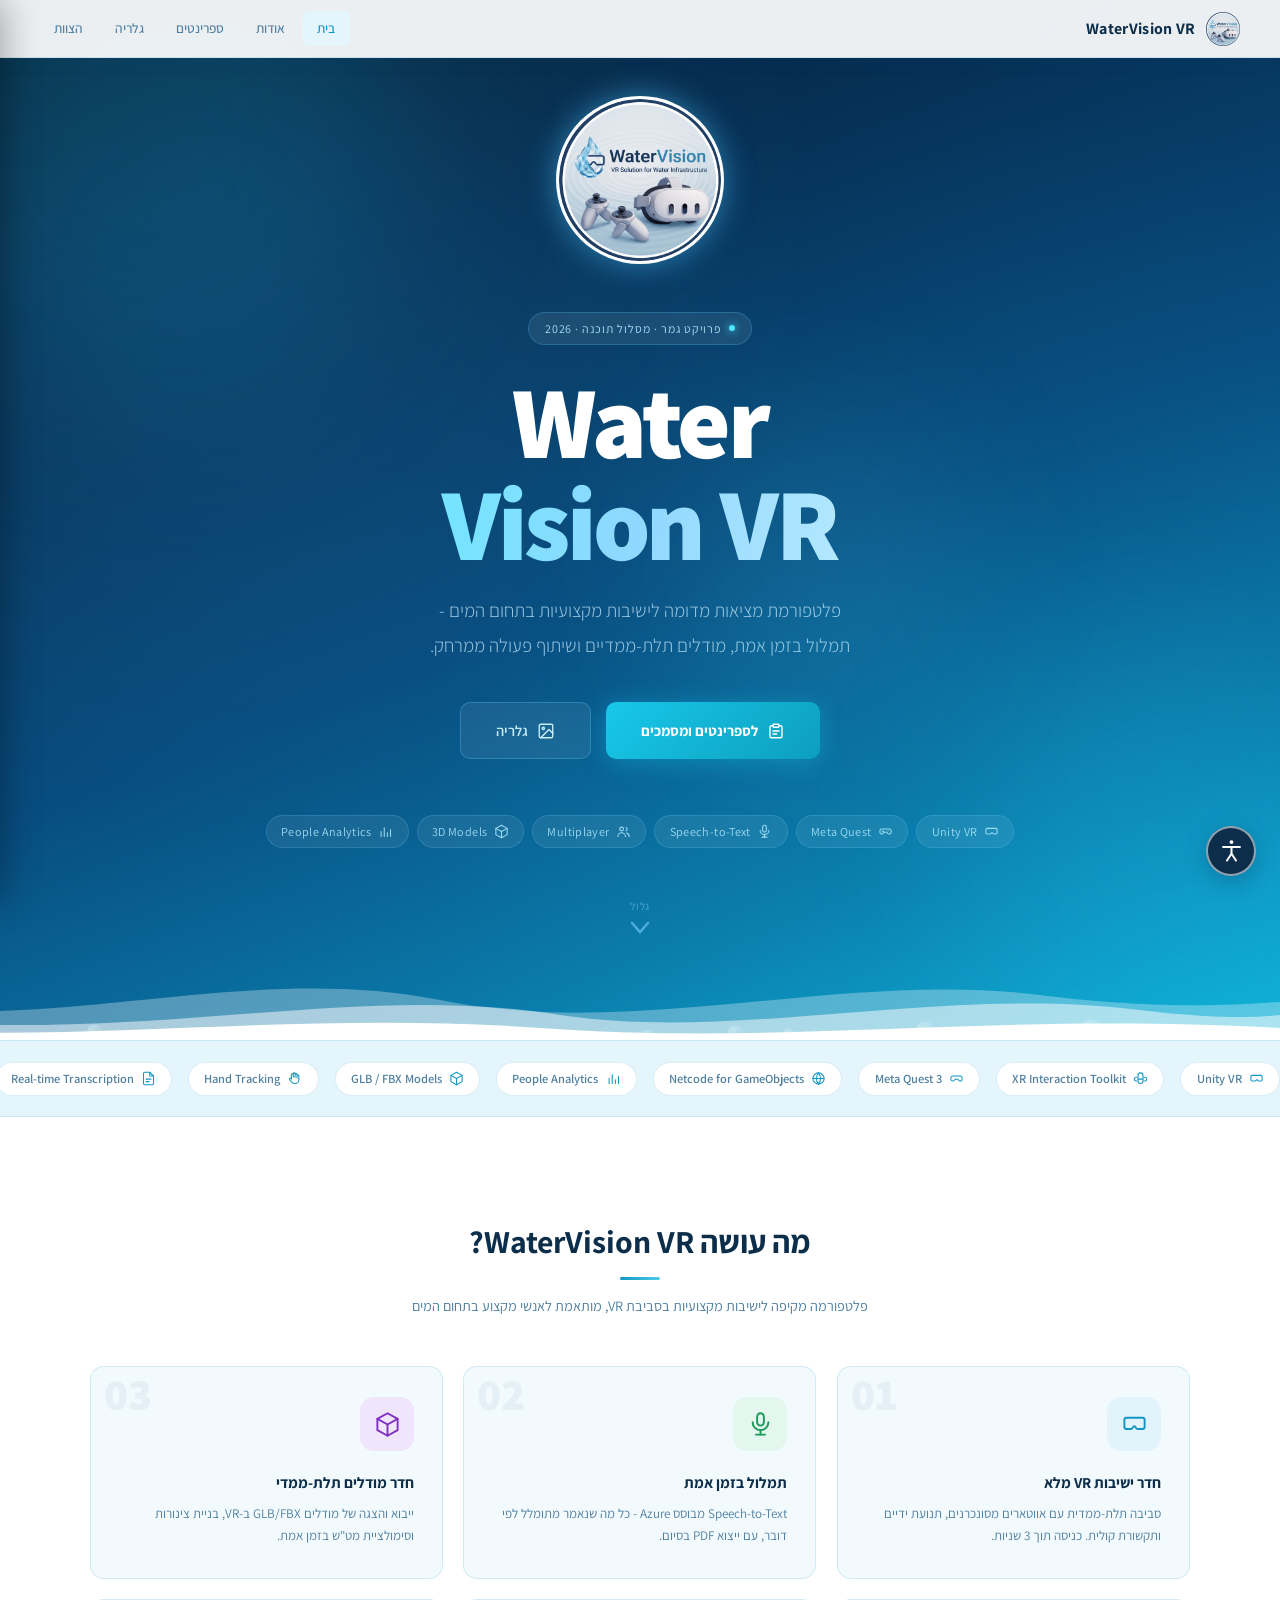
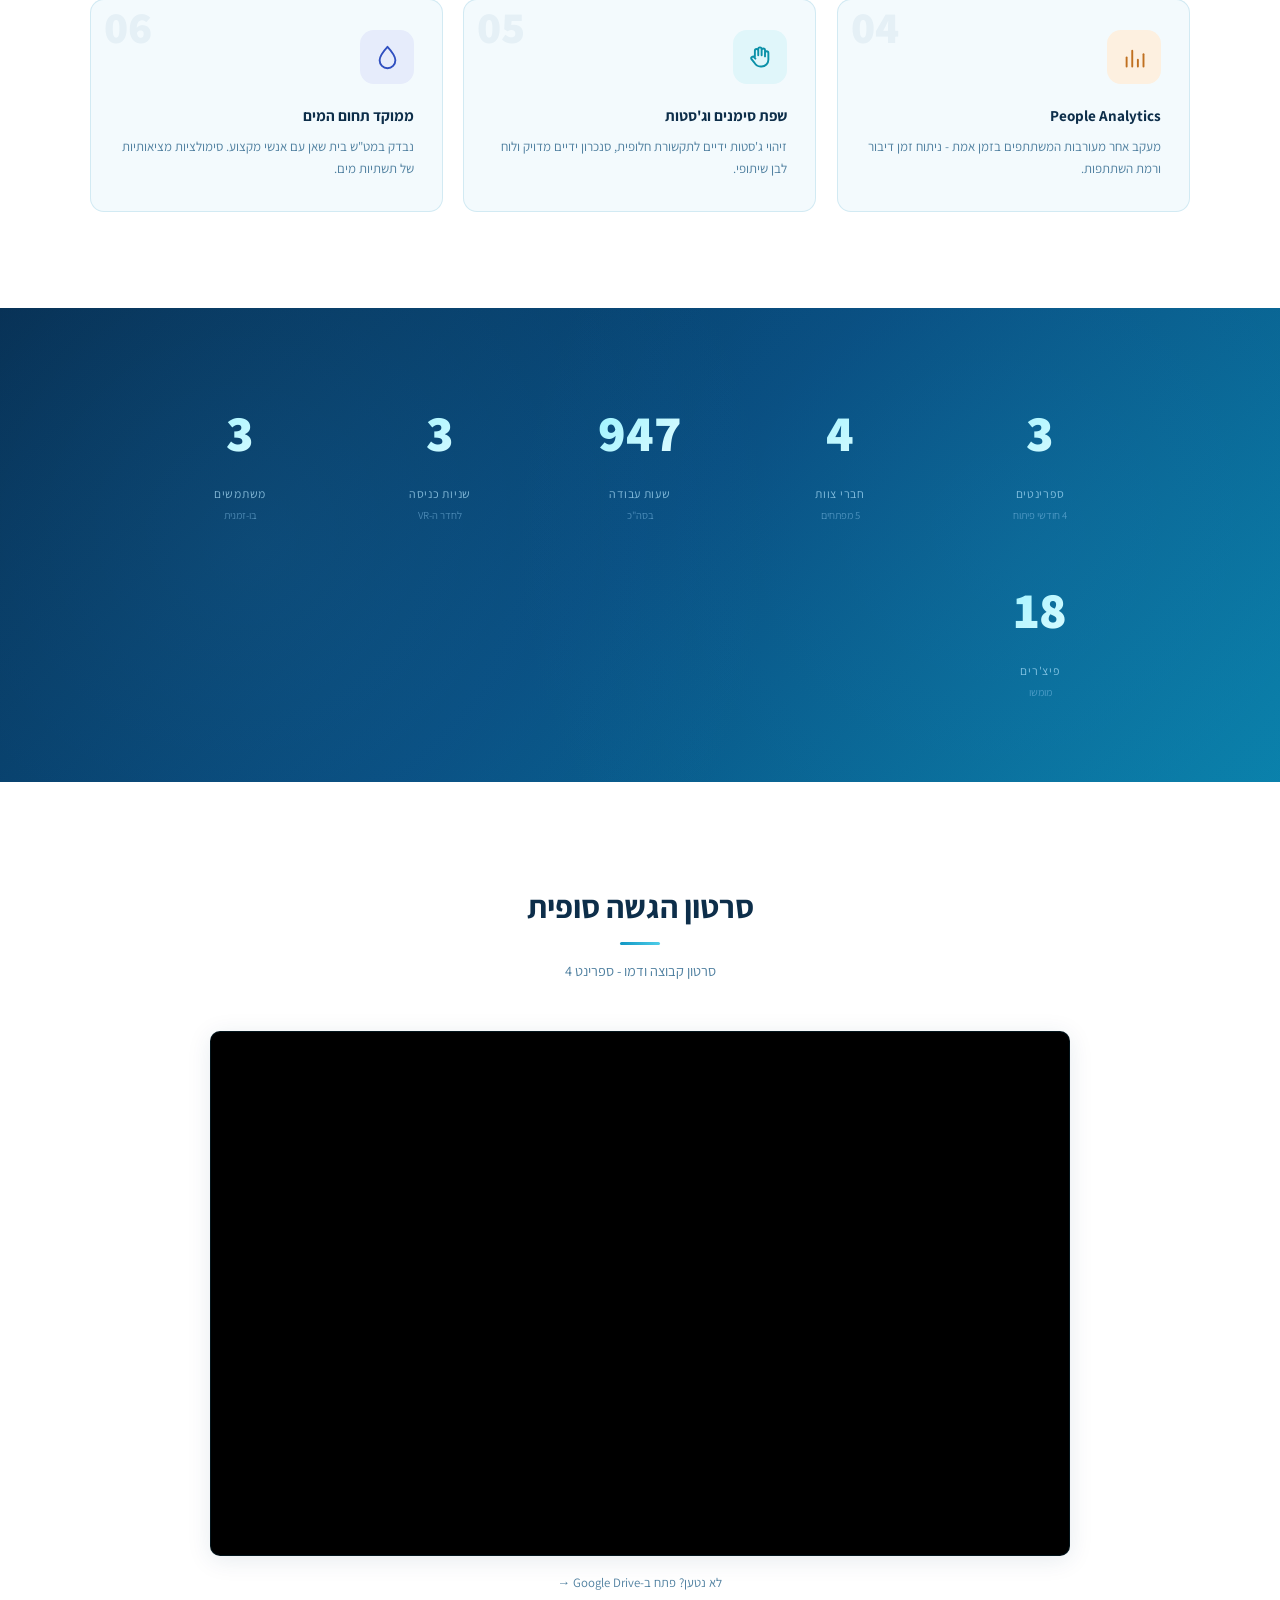
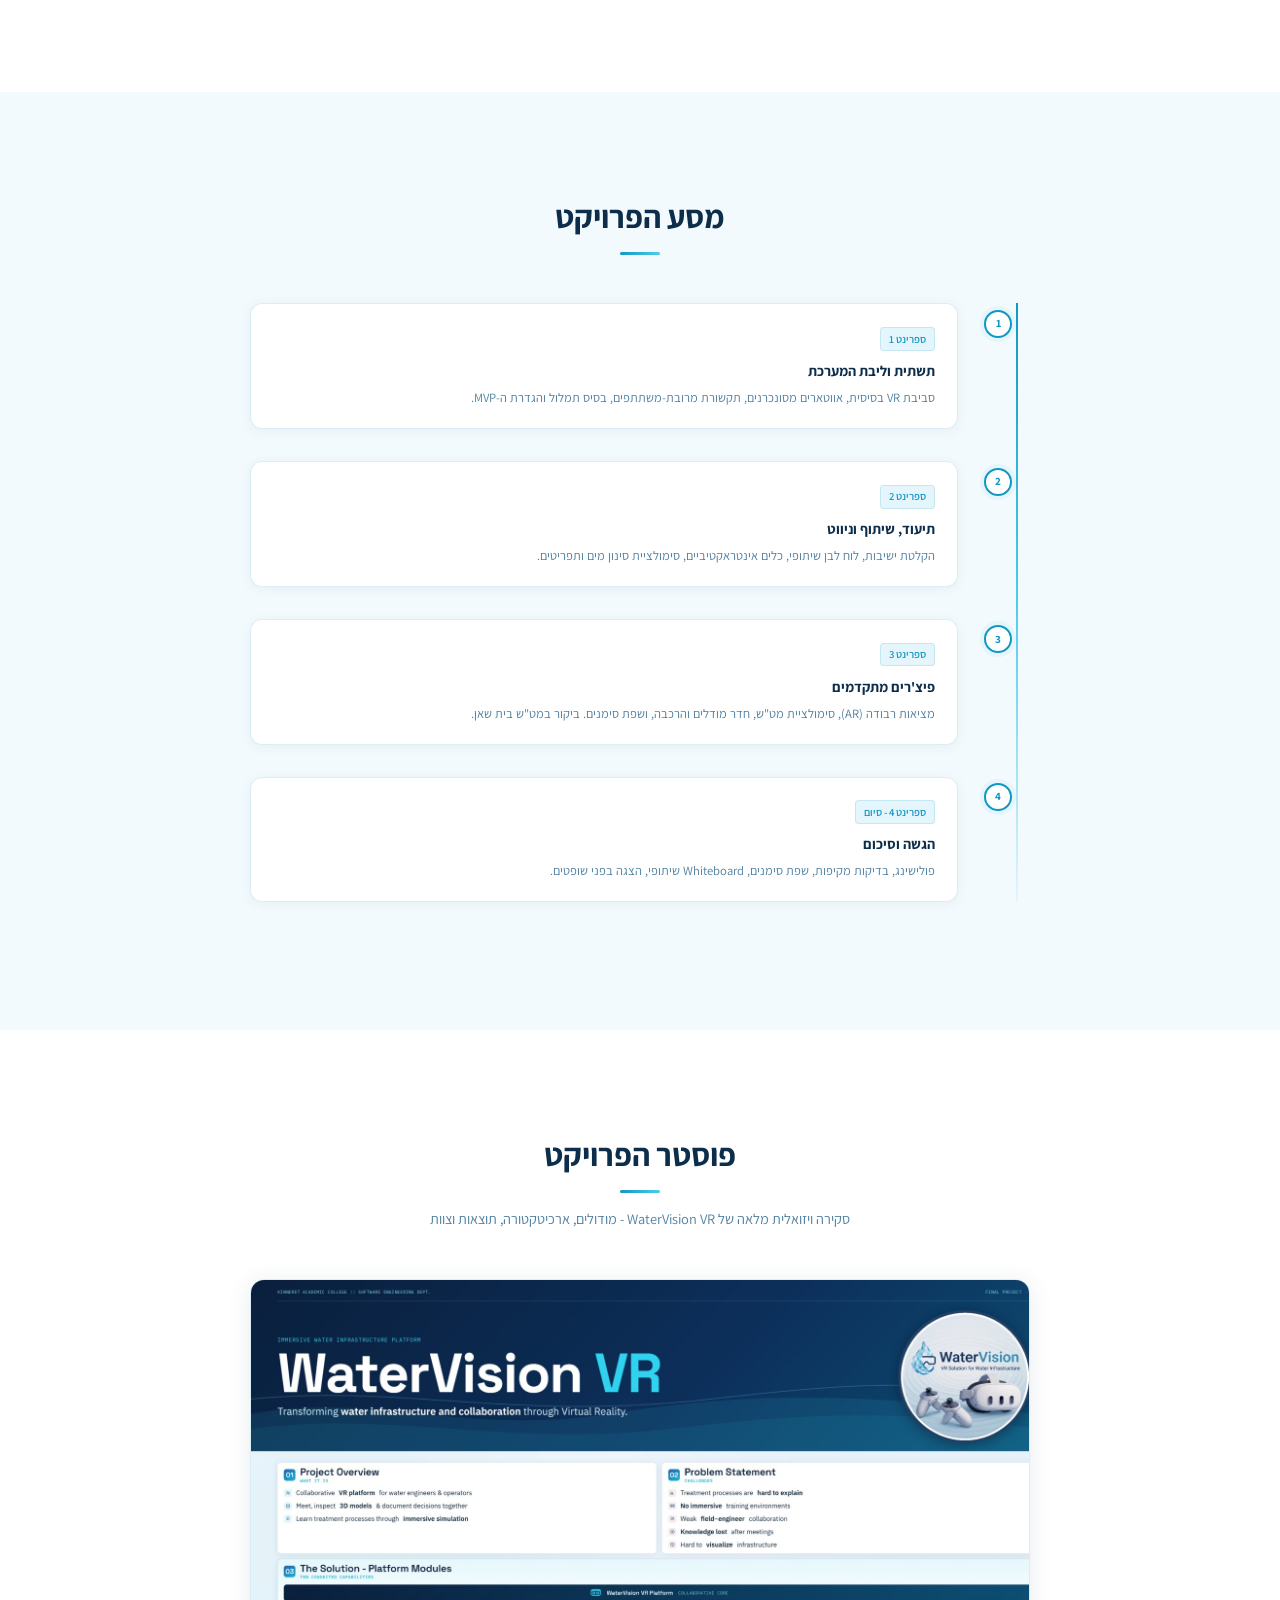
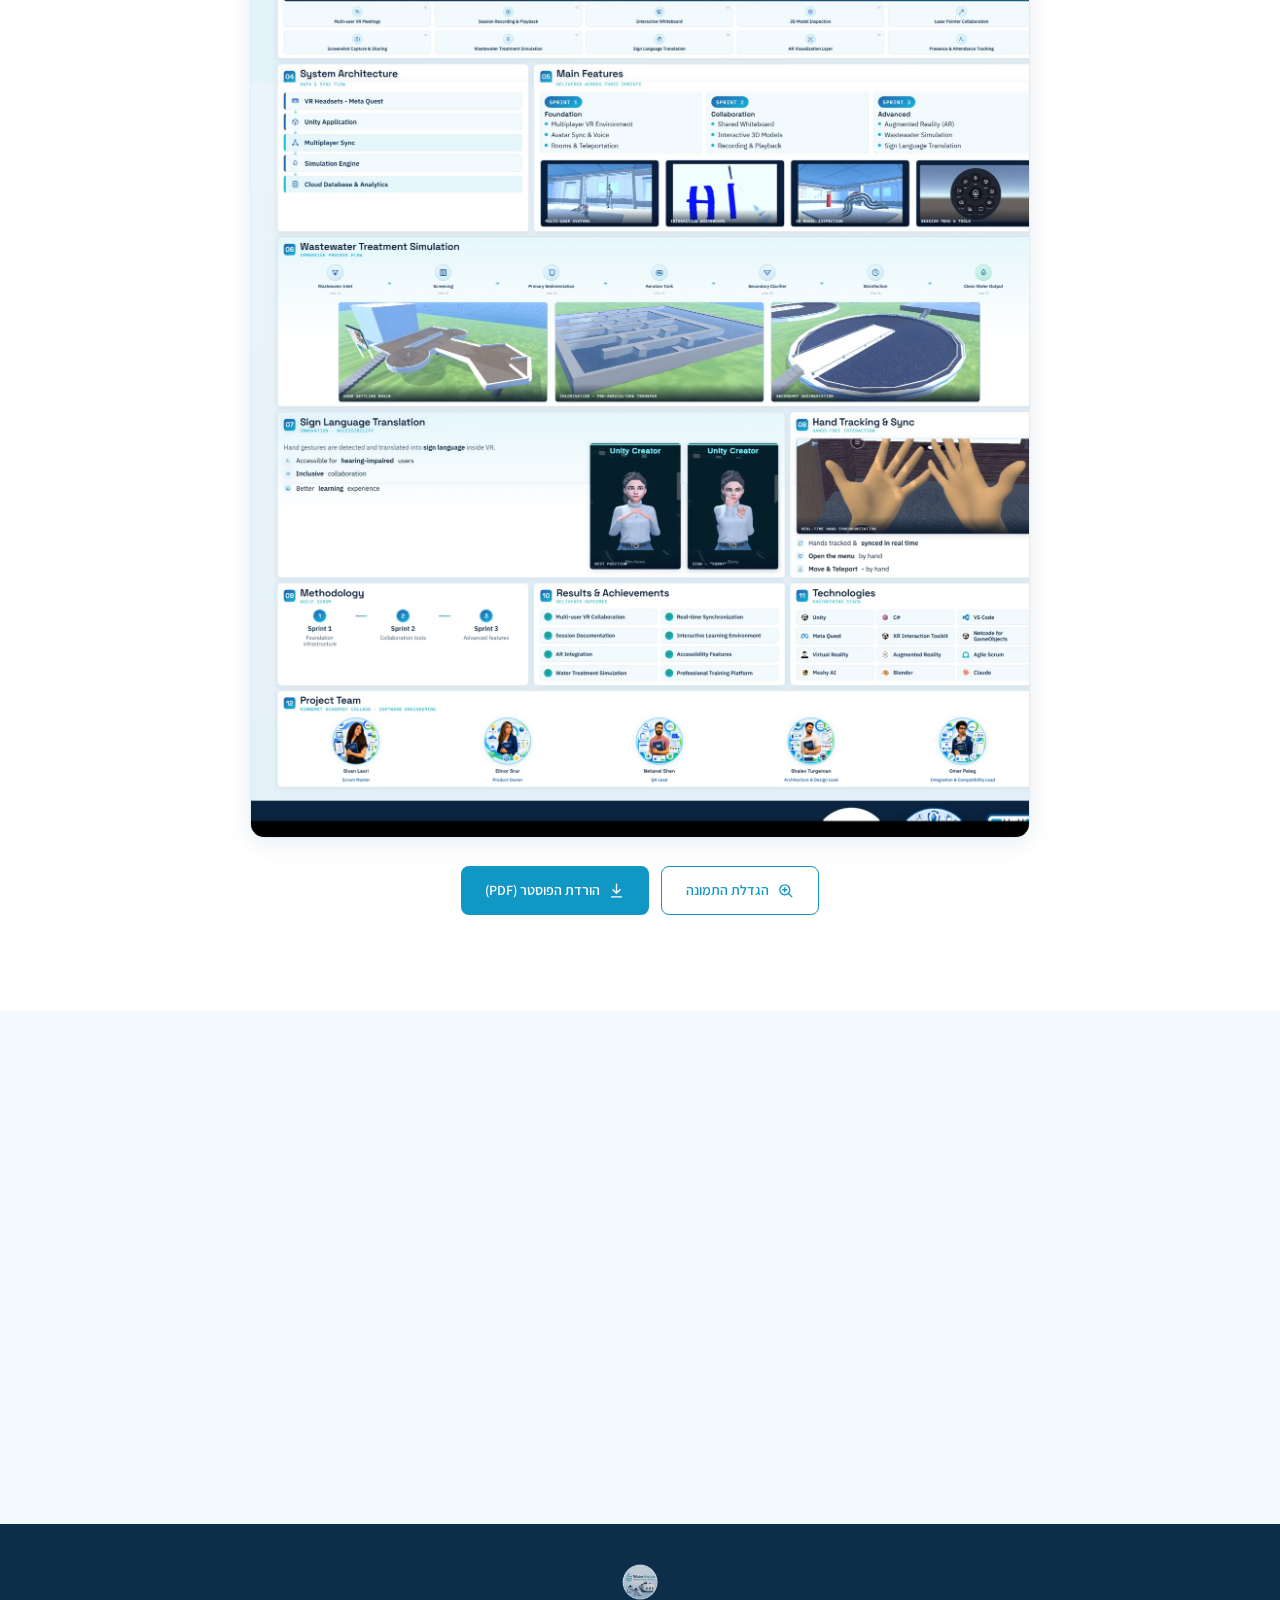
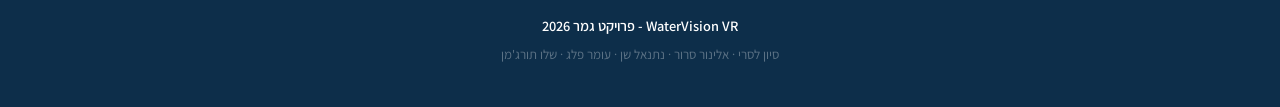
==== commit 02a43fd5: "Add properly sized favicon from the WaterVision logo The previous favicon pointed at the full 2048x2" ====
--- a/index.html
+++ b/index.html
@@ -4,7 +4,9 @@
   <meta charset="UTF-8" />
   <meta name="viewport" content="width=device-width, initial-scale=1.0" />
   <title>WaterVision VR - פרויקט גמר</title>
-  <link rel="icon" href="assets/logo.png" />
+  <link rel="icon" href="assets/favicon.ico" sizes="any" />
+  <link rel="icon" type="image/png" href="assets/favicon-32.png" sizes="32x32" />
+  <link rel="apple-touch-icon" href="assets/favicon-180.png" />
   <link rel="preconnect" href="https://fonts.googleapis.com">
   <link rel="preconnect" href="https://fonts.gstatic.com" crossorigin>
   <link href="https://fonts.googleapis.com/css2?family=Assistant:wght@300;400;500;600;700;800&display=swap" rel="stylesheet">
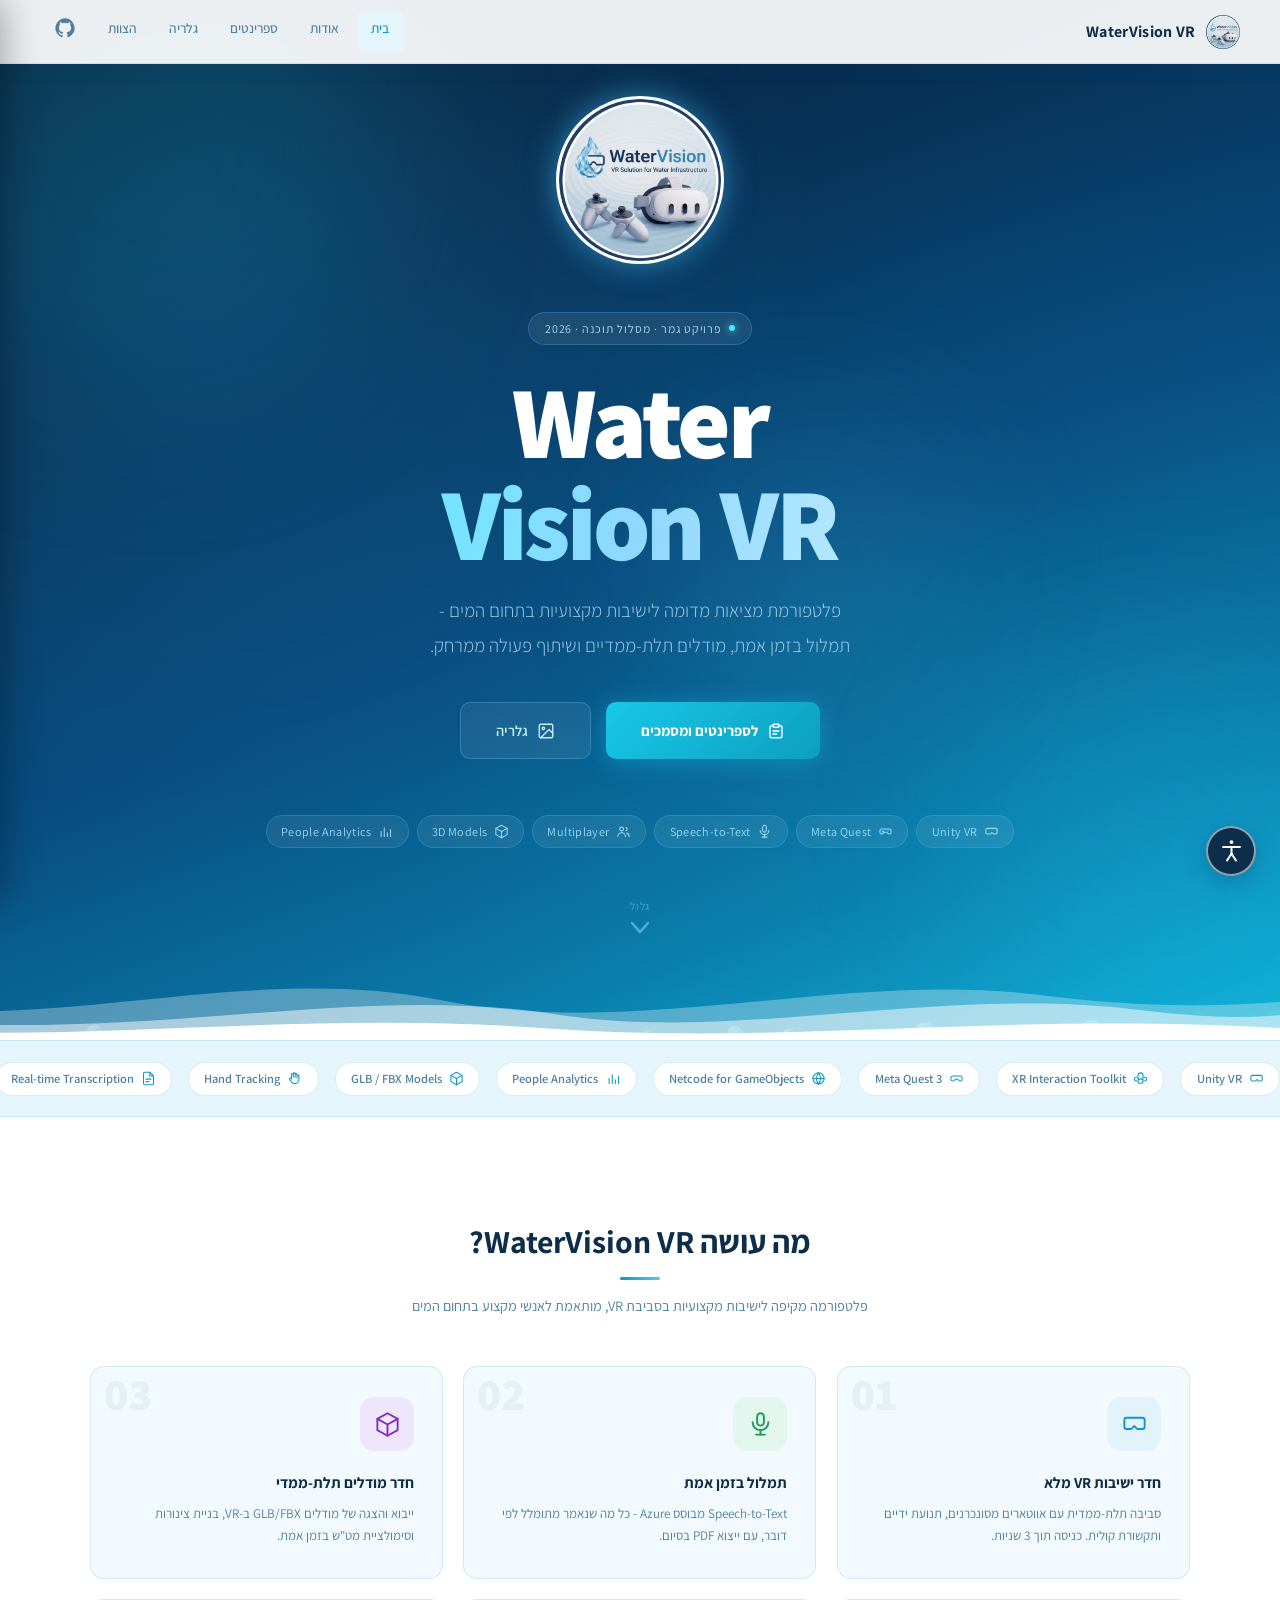
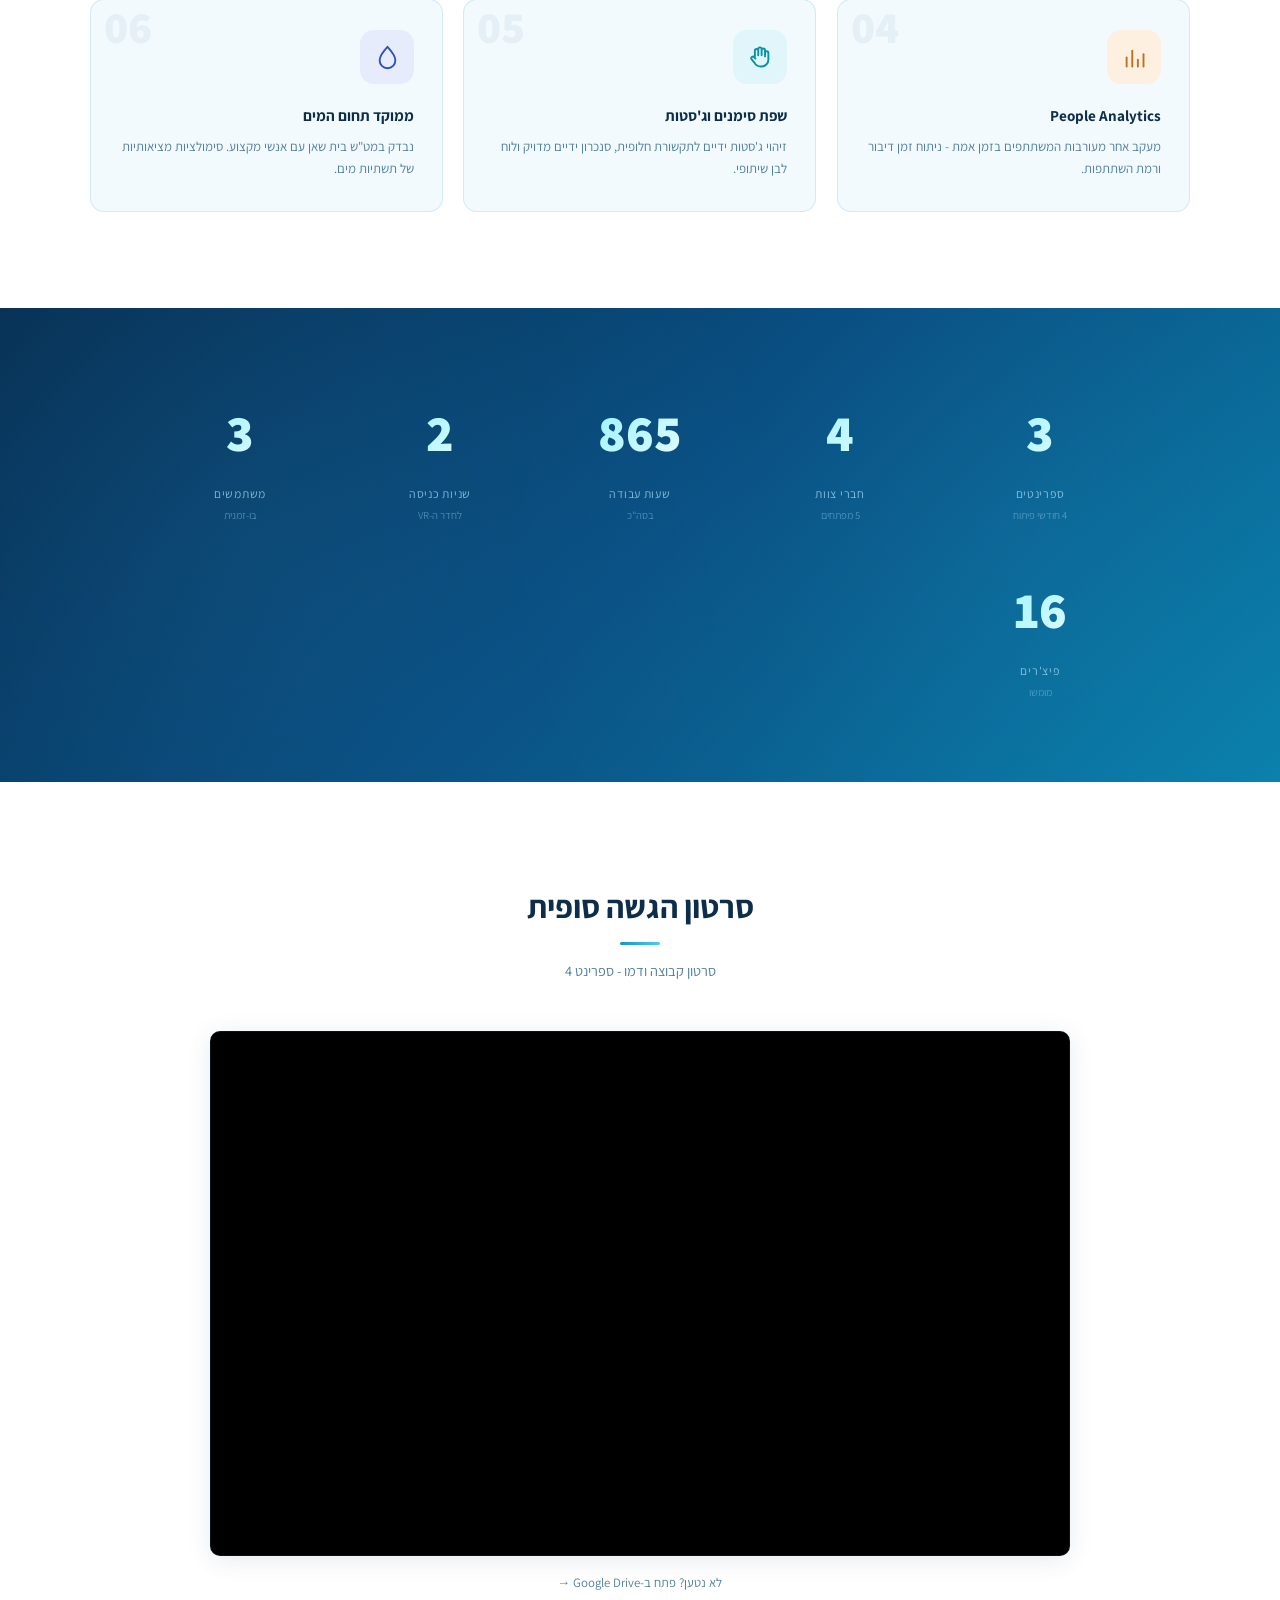
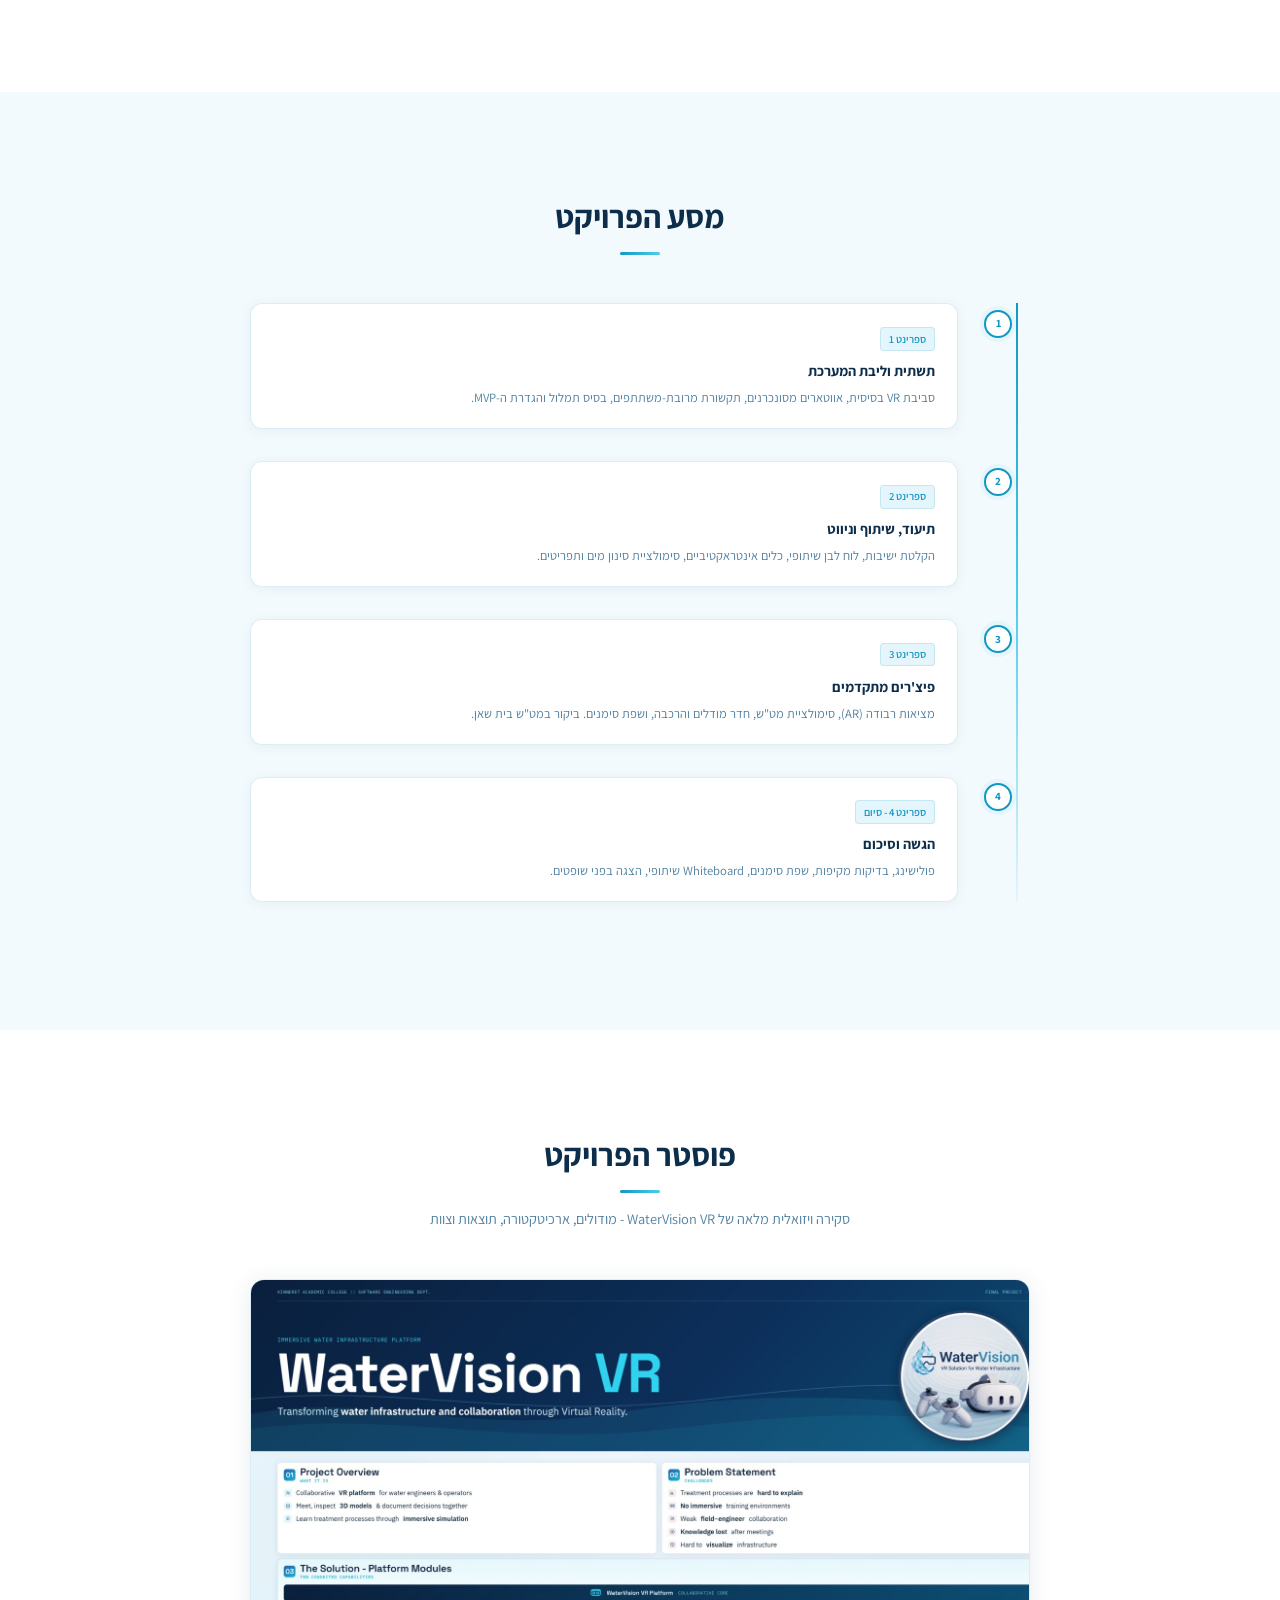
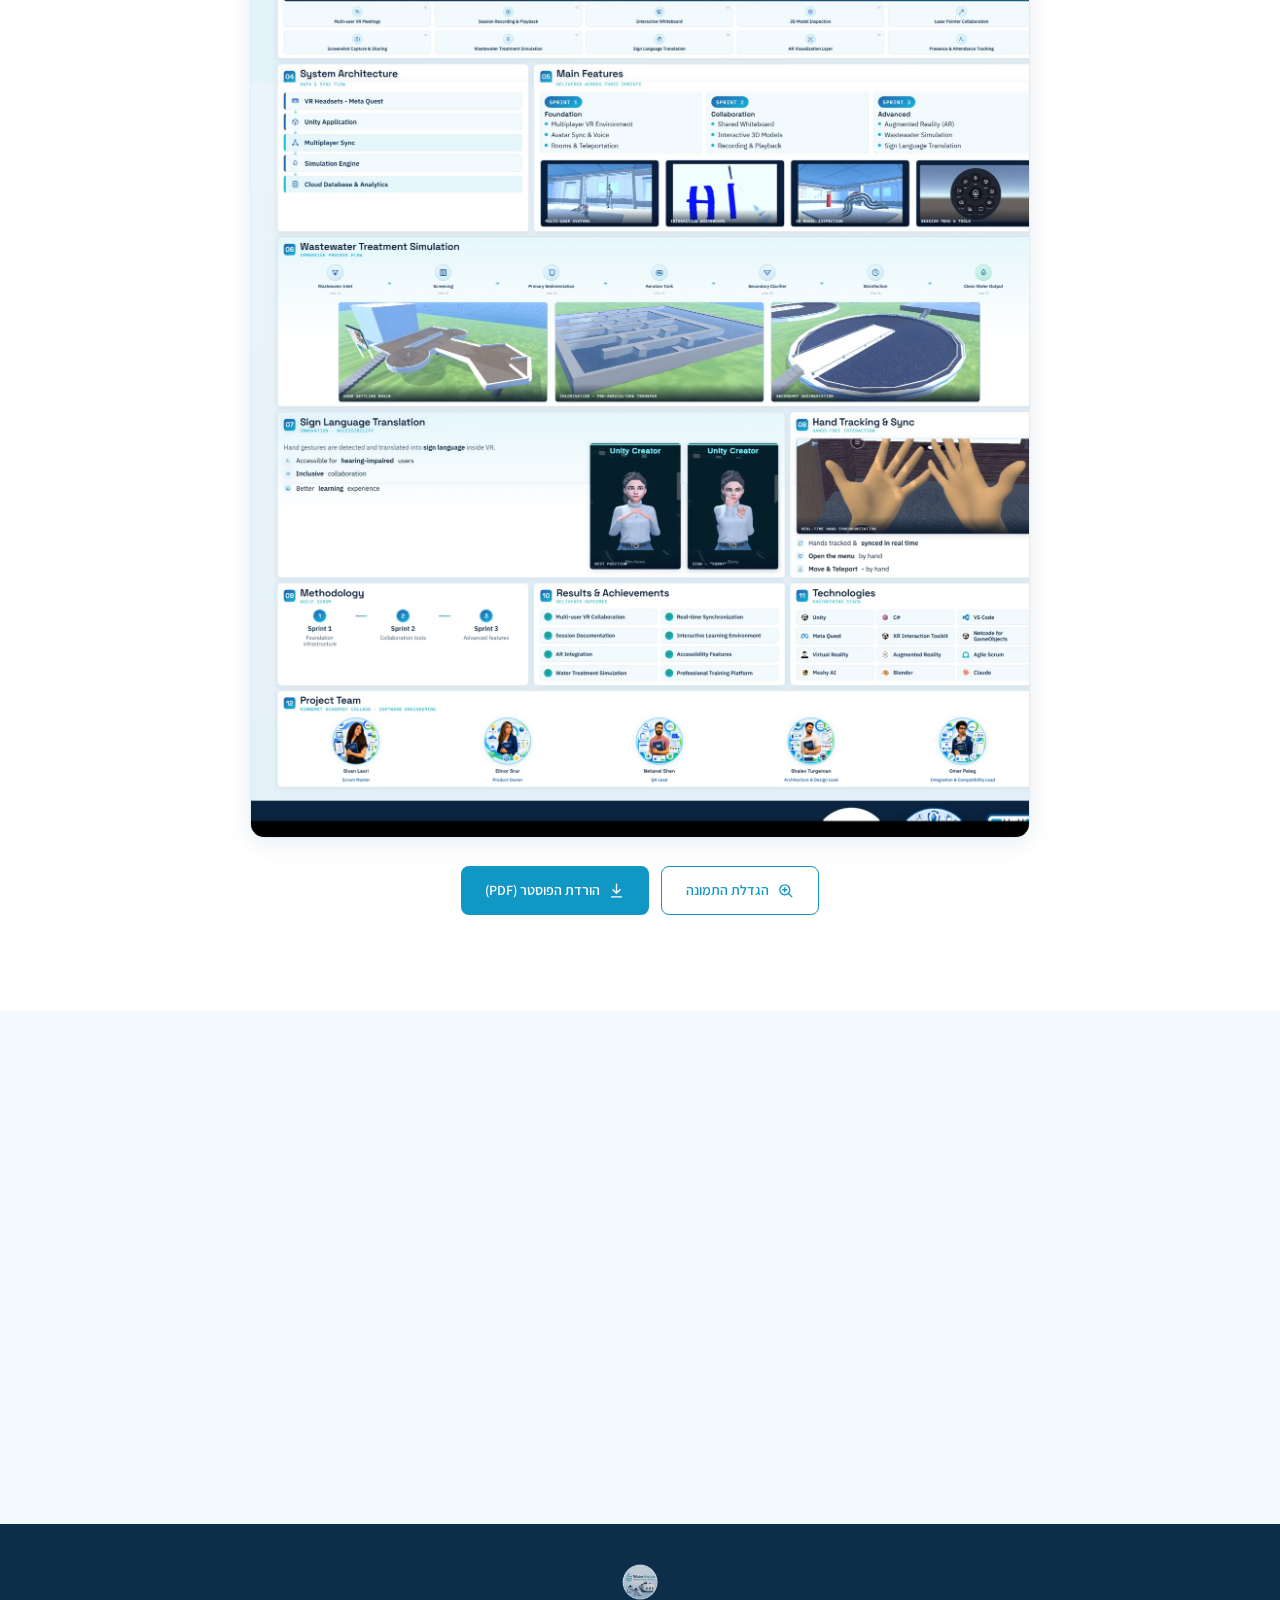
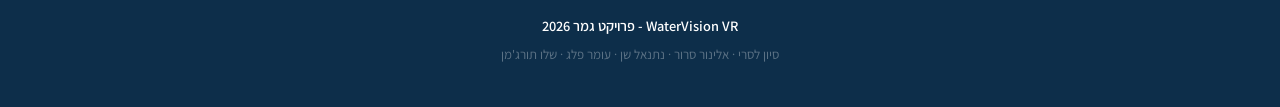
==== commit 1f303fb9: "Restore the GitHub link in the site navigation" ====
--- a/index.html
+++ b/index.html
@@ -355,6 +355,7 @@
     <a href="sprints.html">ספרינטים</a>
     <a href="gallery.html">גלריה</a>
     <a href="team.html">הצוות</a>
+    <a href="https://github.com/SivanSoftware/WaterVision_VR" target="_blank" rel="noopener" class="nav-github" aria-label="GitHub" title="GitHub"><svg width="22" height="22" viewBox="0 0 24 24" fill="currentColor" aria-hidden="true"><path d="M12 1.5a10.5 10.5 0 0 0-3.32 20.47c.53.1.72-.23.72-.5v-1.8c-2.92.63-3.54-1.4-3.54-1.4-.48-1.22-1.17-1.55-1.17-1.55-.96-.65.07-.64.07-.64 1.06.07 1.62 1.09 1.62 1.09.94 1.6 2.47 1.14 3.07.87.1-.68.37-1.14.67-1.4-2.33-.27-4.78-1.17-4.78-5.18 0-1.15.41-2.08 1.08-2.82-.11-.27-.47-1.34.1-2.79 0 0 .88-.28 2.88 1.07a9.9 9.9 0 0 1 5.24 0c2-1.35 2.88-1.07 2.88-1.07.57 1.45.21 2.52.1 2.79.67.74 1.08 1.67 1.08 2.82 0 4.02-2.46 4.9-4.8 5.16.38.33.72.97.72 1.96v2.9c0 .28.19.61.73.5A10.5 10.5 0 0 0 12 1.5z"/></svg></a>
   </div>
 </nav>
 
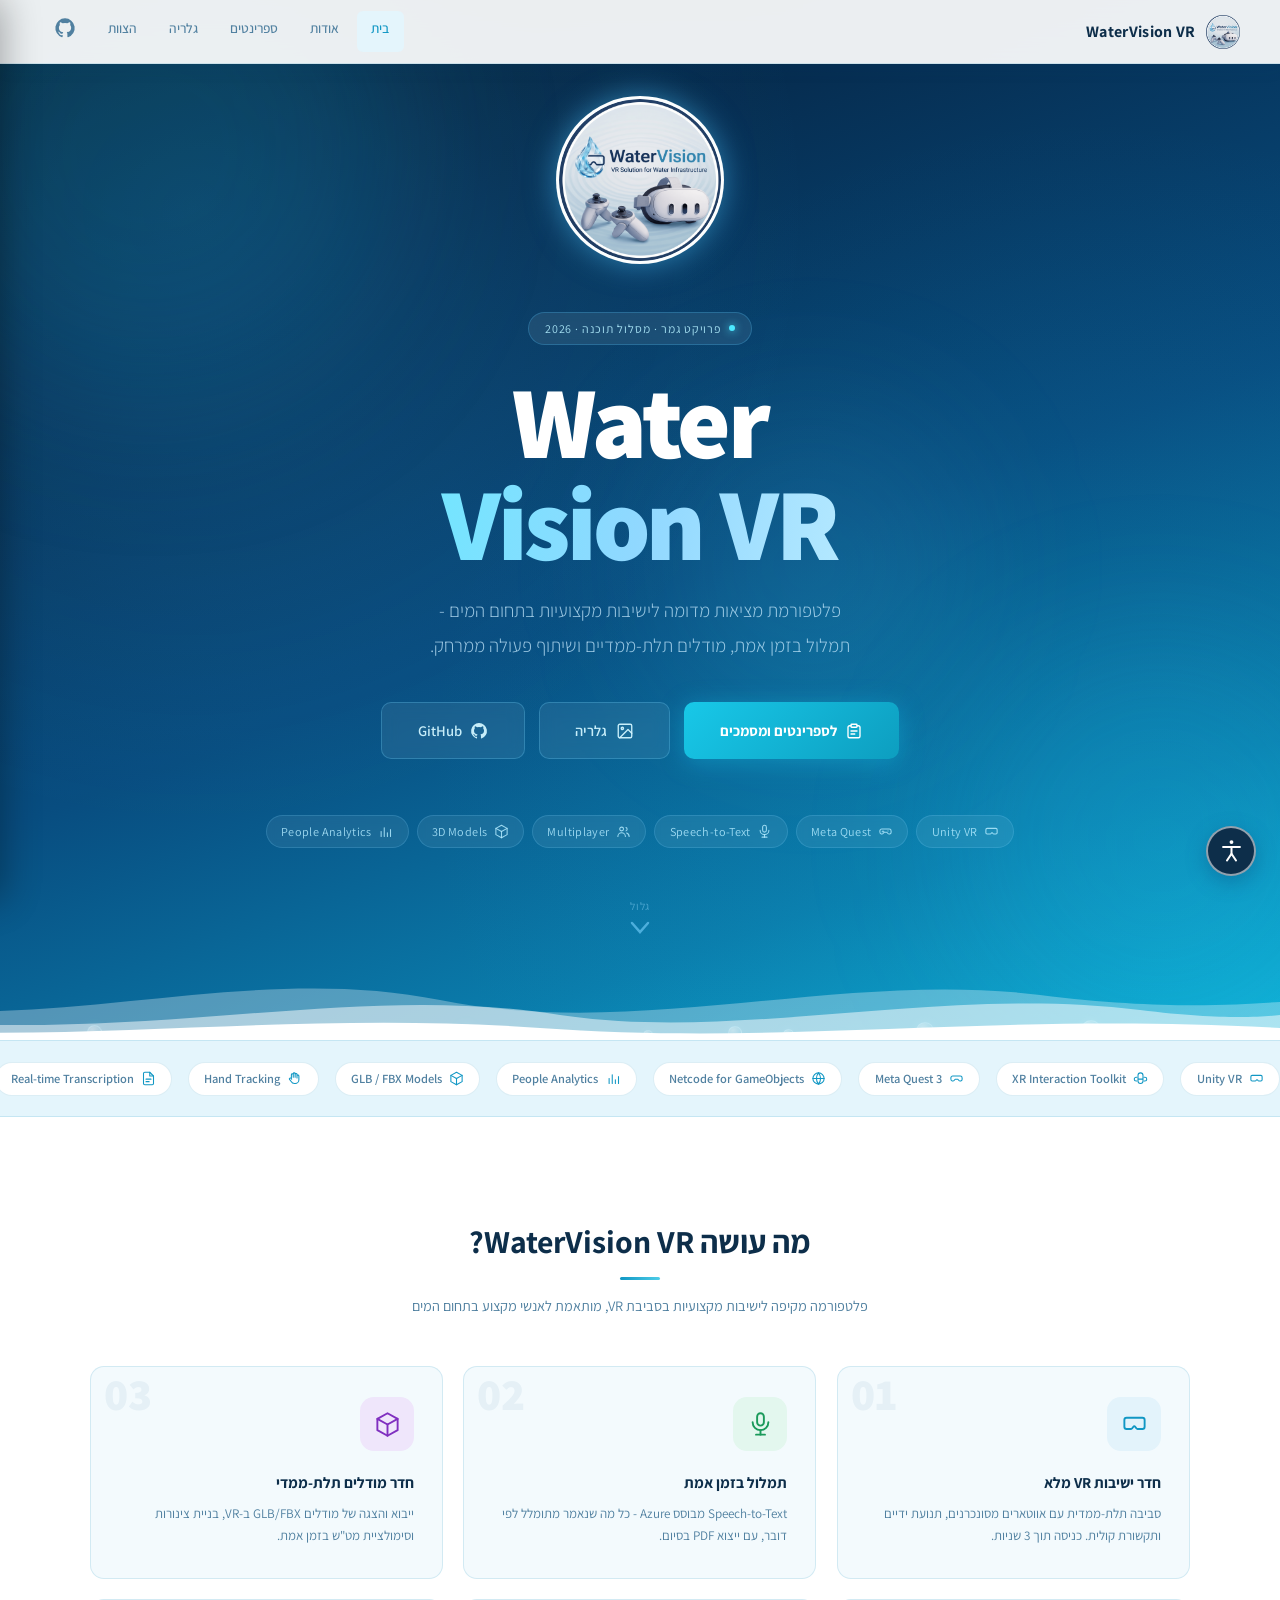
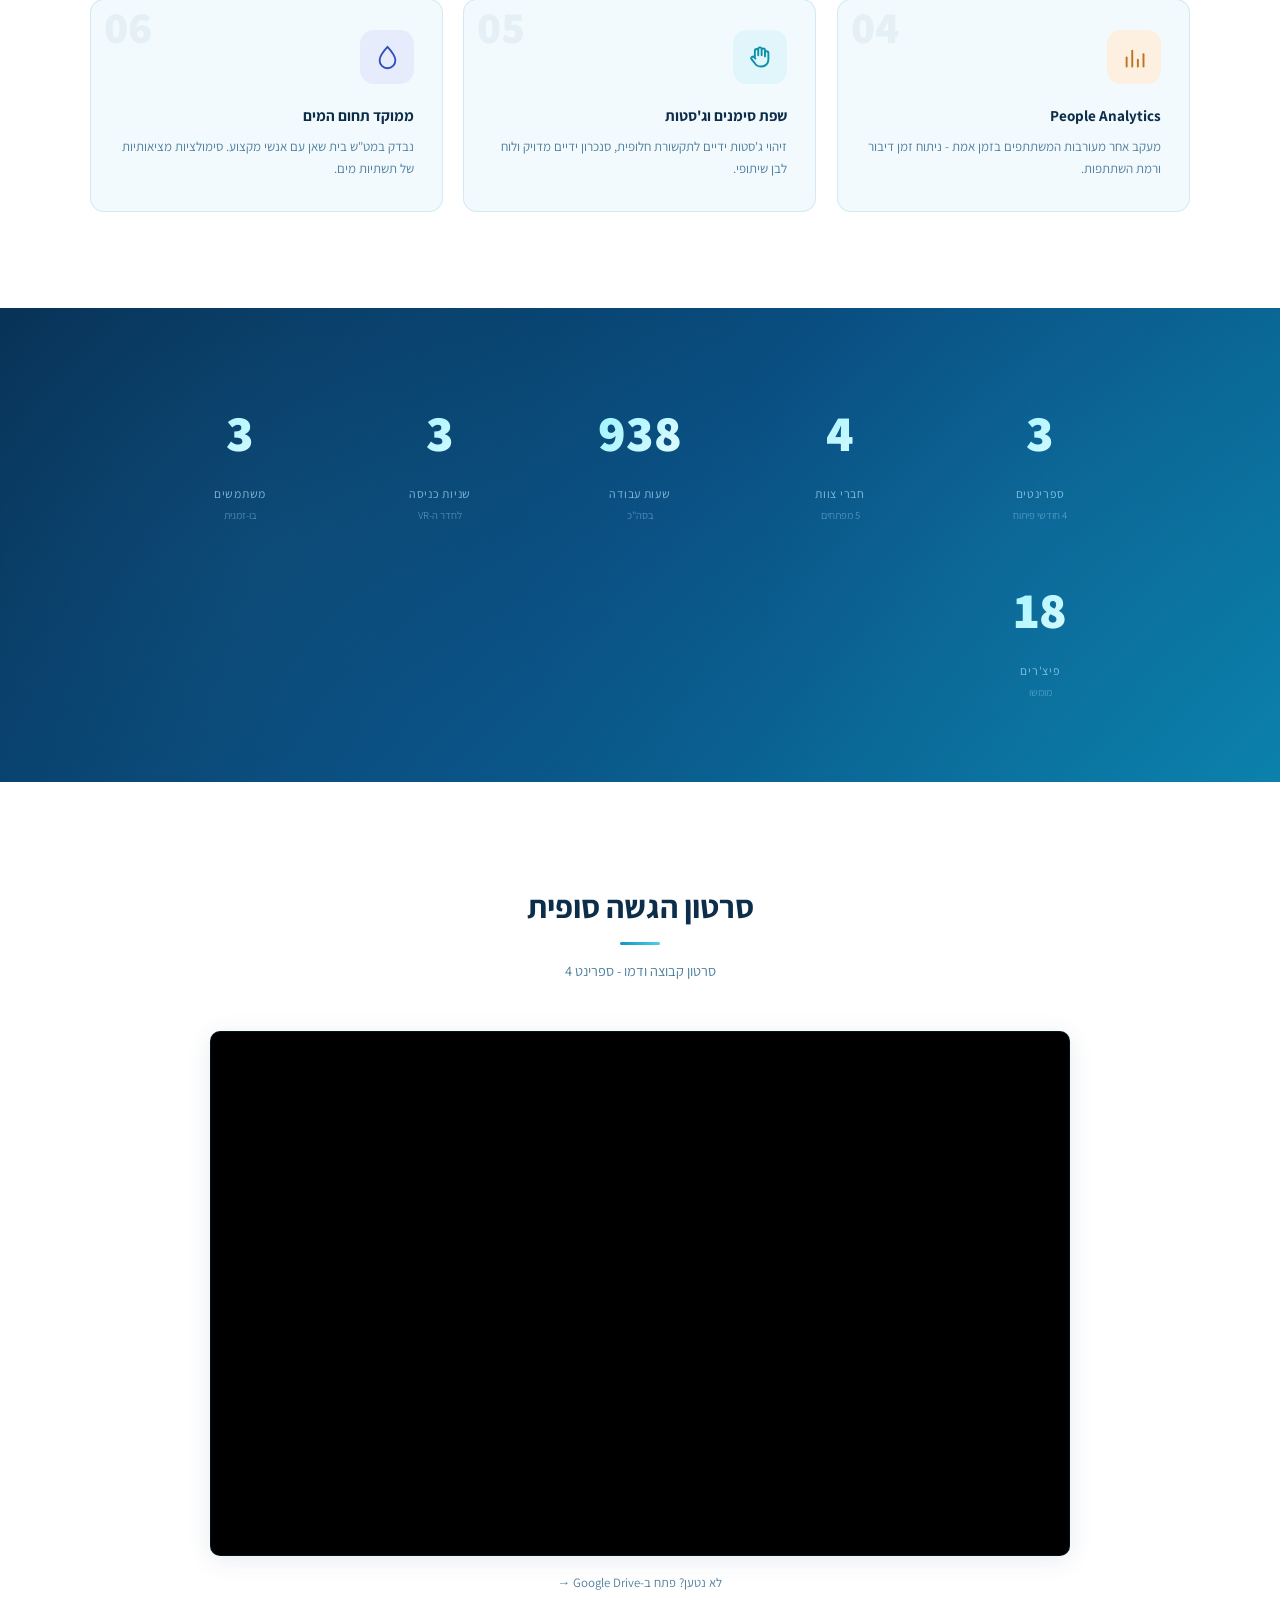
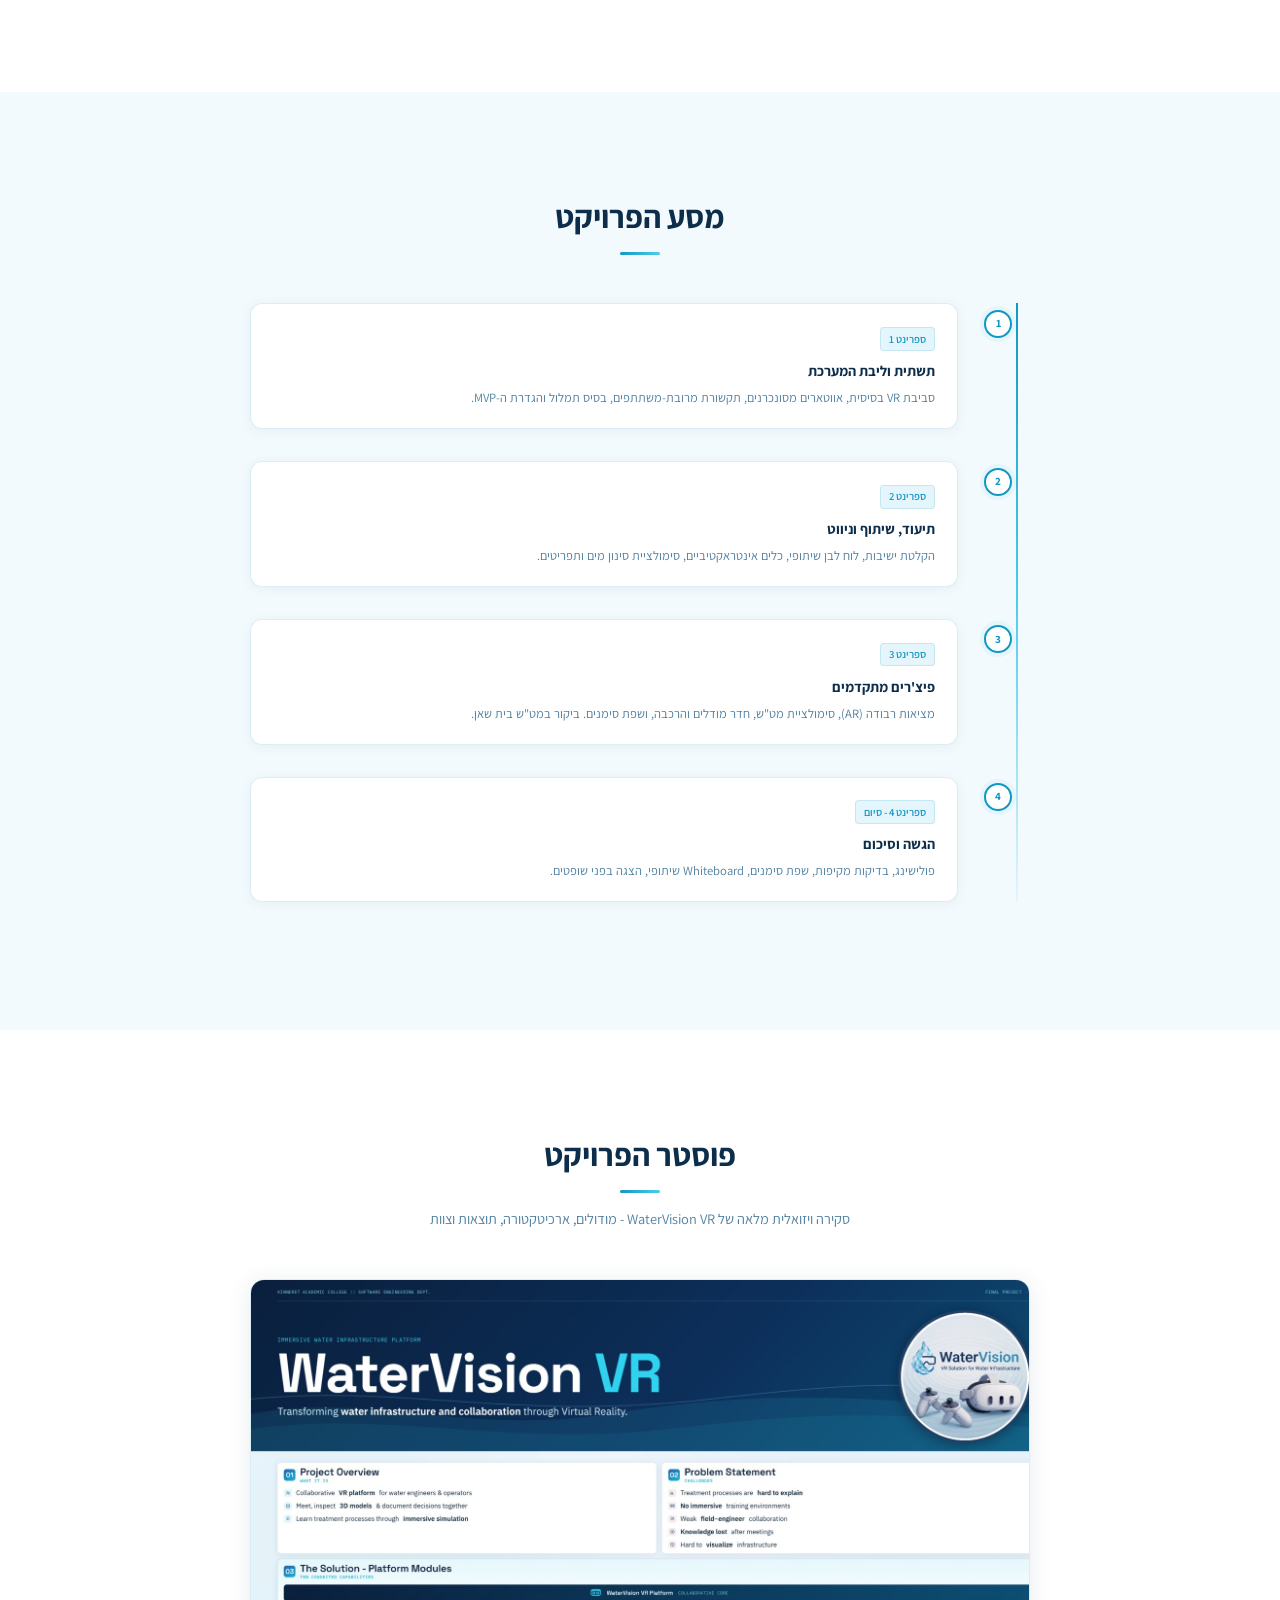
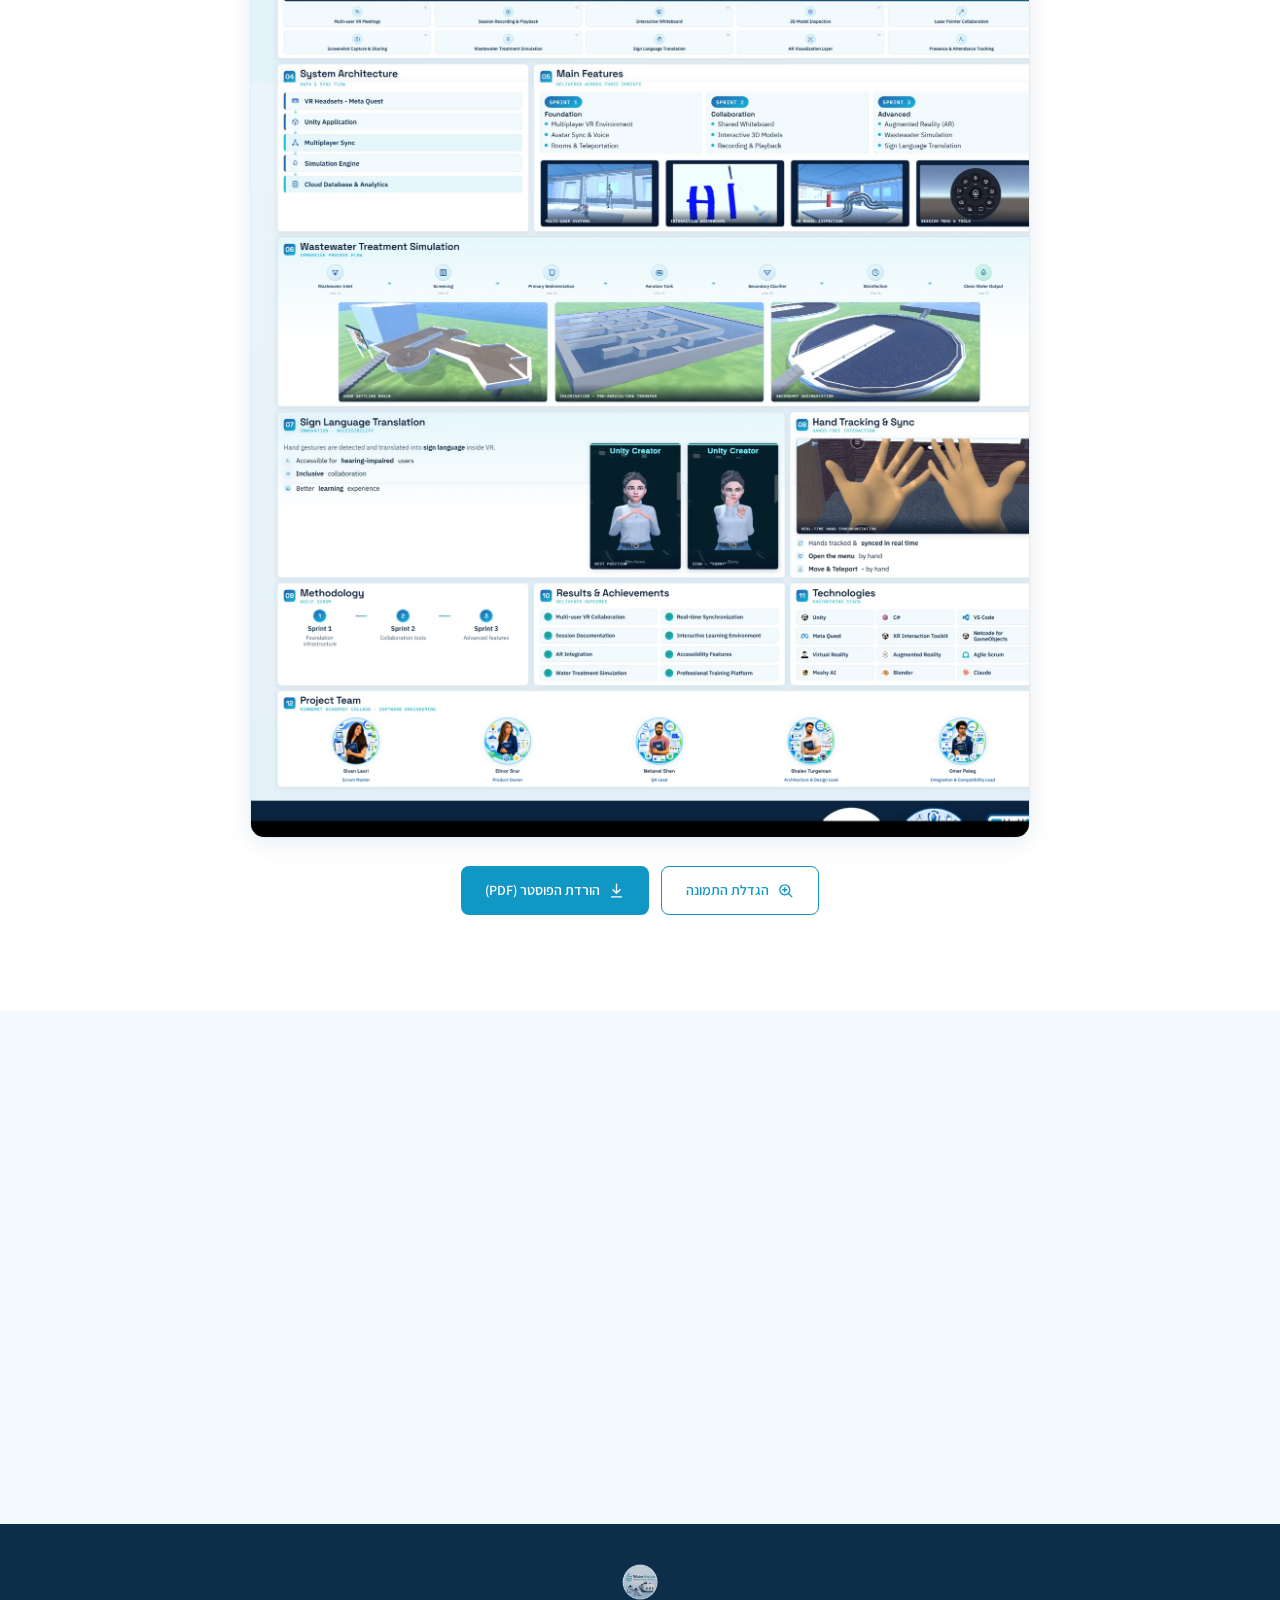
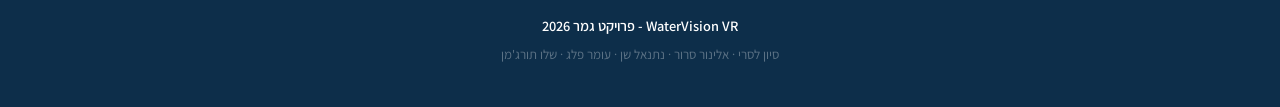
==== commit b42f184c: "Add a GitHub button to the hero actions row" ====
--- a/index.html
+++ b/index.html
@@ -413,6 +413,10 @@
       <a href="gallery.html" class="cta-ghost">
         <svg viewBox="0 0 24 24" fill="none" stroke="currentColor" stroke-width="1.8" stroke-linecap="round" stroke-linejoin="round"><rect x="3" y="3" width="18" height="18" rx="2"/><circle cx="8.5" cy="8.5" r="1.5"/><path d="m21 15-5-5L5 21"/></svg>
         גלריה
+      </a>
+      <a href="https://github.com/SivanSoftware/WaterVision_VR" target="_blank" rel="noopener" class="cta-ghost">
+        <svg viewBox="0 0 24 24" fill="currentColor" aria-hidden="true"><path d="M12 1.5a10.5 10.5 0 0 0-3.32 20.47c.53.1.72-.23.72-.5v-1.8c-2.92.63-3.54-1.4-3.54-1.4-.48-1.22-1.17-1.55-1.17-1.55-.96-.65.07-.64.07-.64 1.06.07 1.62 1.09 1.62 1.09.94 1.6 2.47 1.14 3.07.87.1-.68.37-1.14.67-1.4-2.33-.27-4.78-1.17-4.78-5.18 0-1.15.41-2.08 1.08-2.82-.11-.27-.47-1.34.1-2.79 0 0 .88-.28 2.88 1.07a9.9 9.9 0 0 1 5.24 0c2-1.35 2.88-1.07 2.88-1.07.57 1.45.21 2.52.1 2.79.67.74 1.08 1.67 1.08 2.82 0 4.02-2.46 4.9-4.8 5.16.38.33.72.97.72 1.96v2.9c0 .28.19.61.73.5A10.5 10.5 0 0 0 12 1.5z"/></svg>
+        GitHub
       </a>
     </div>
 
